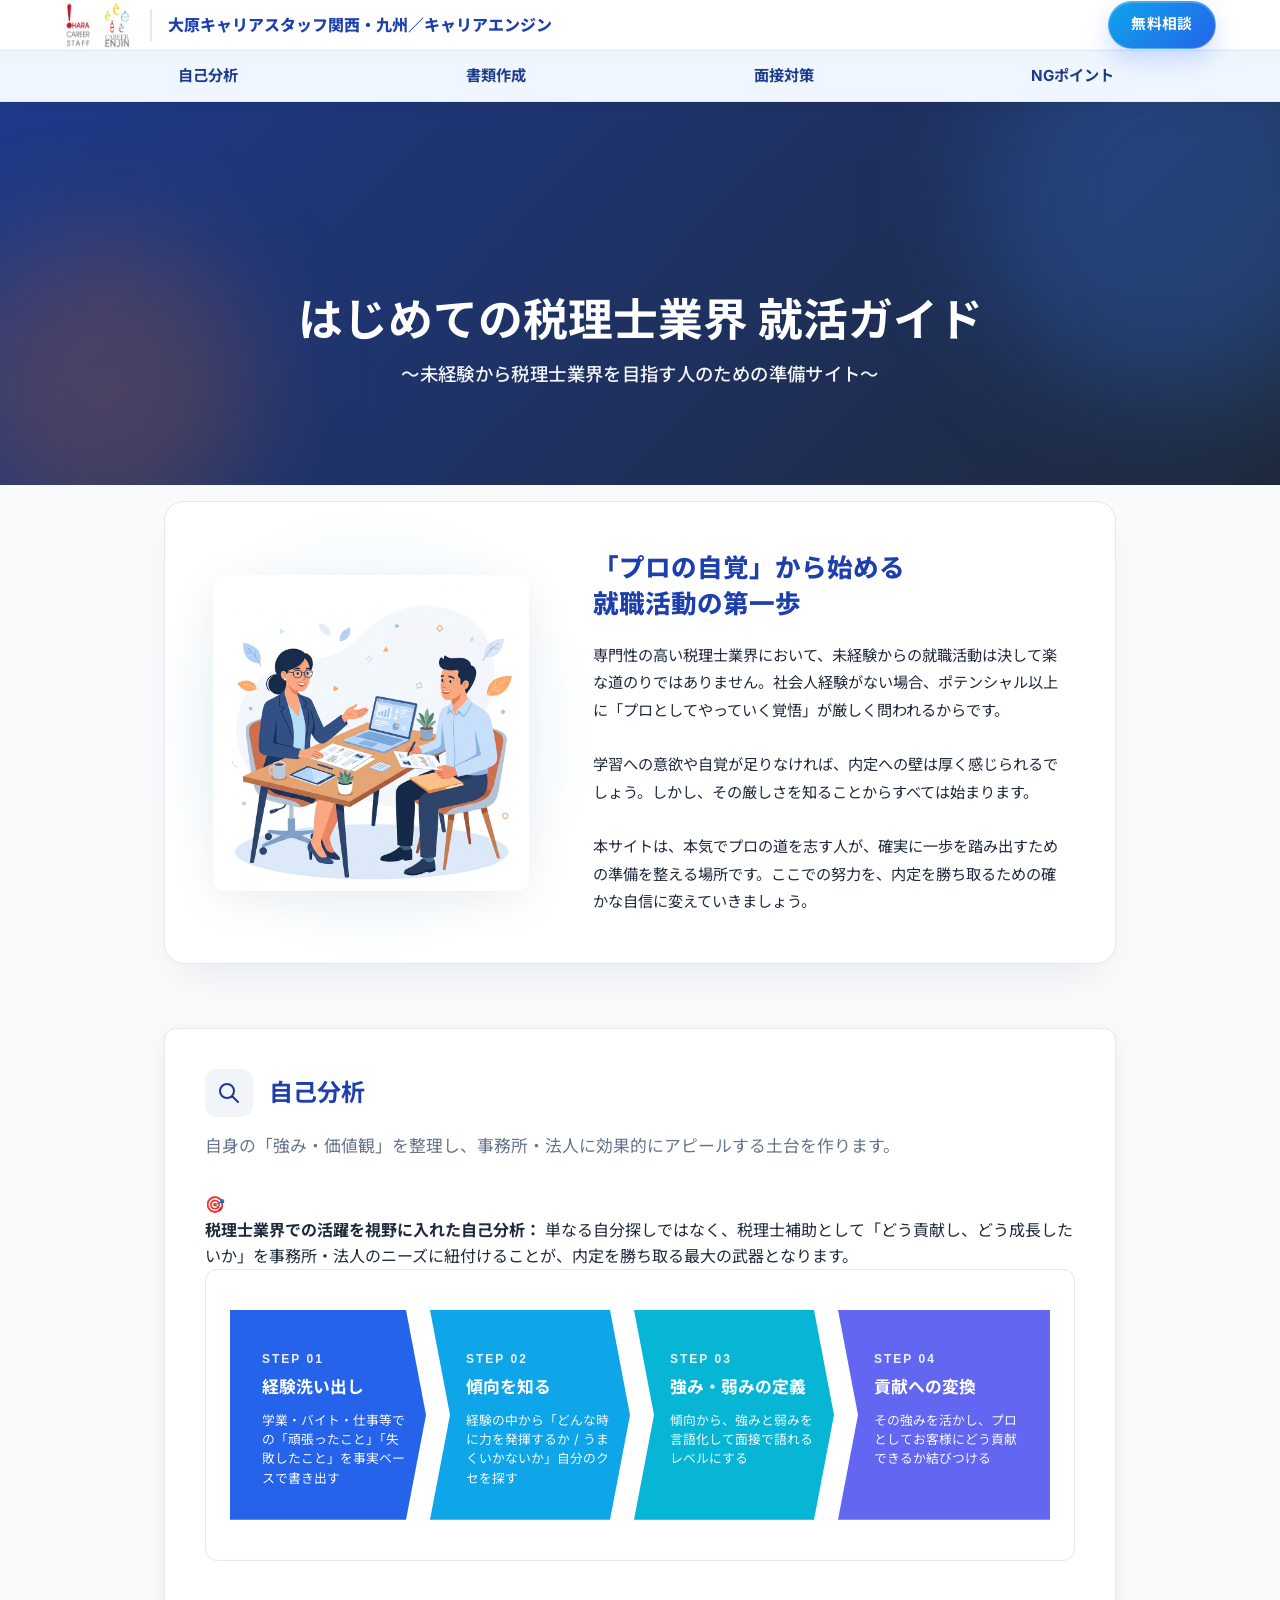
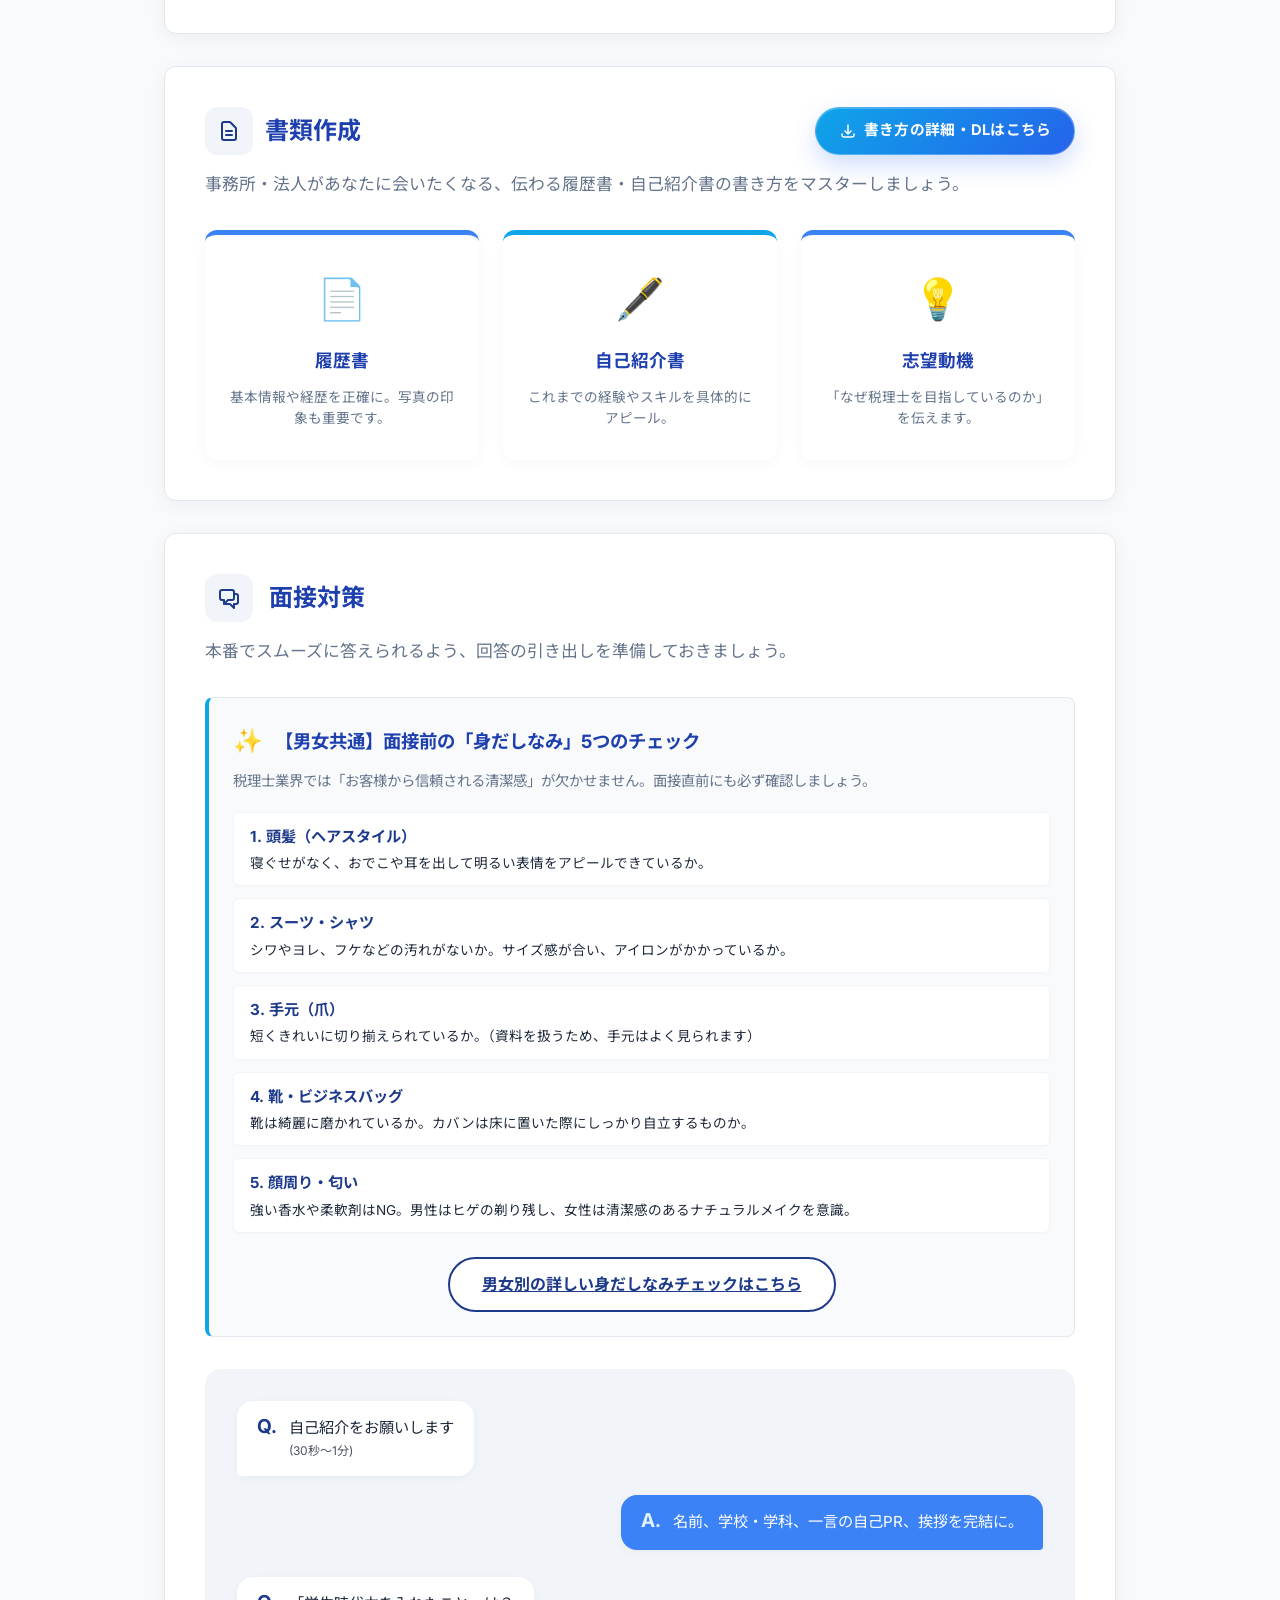
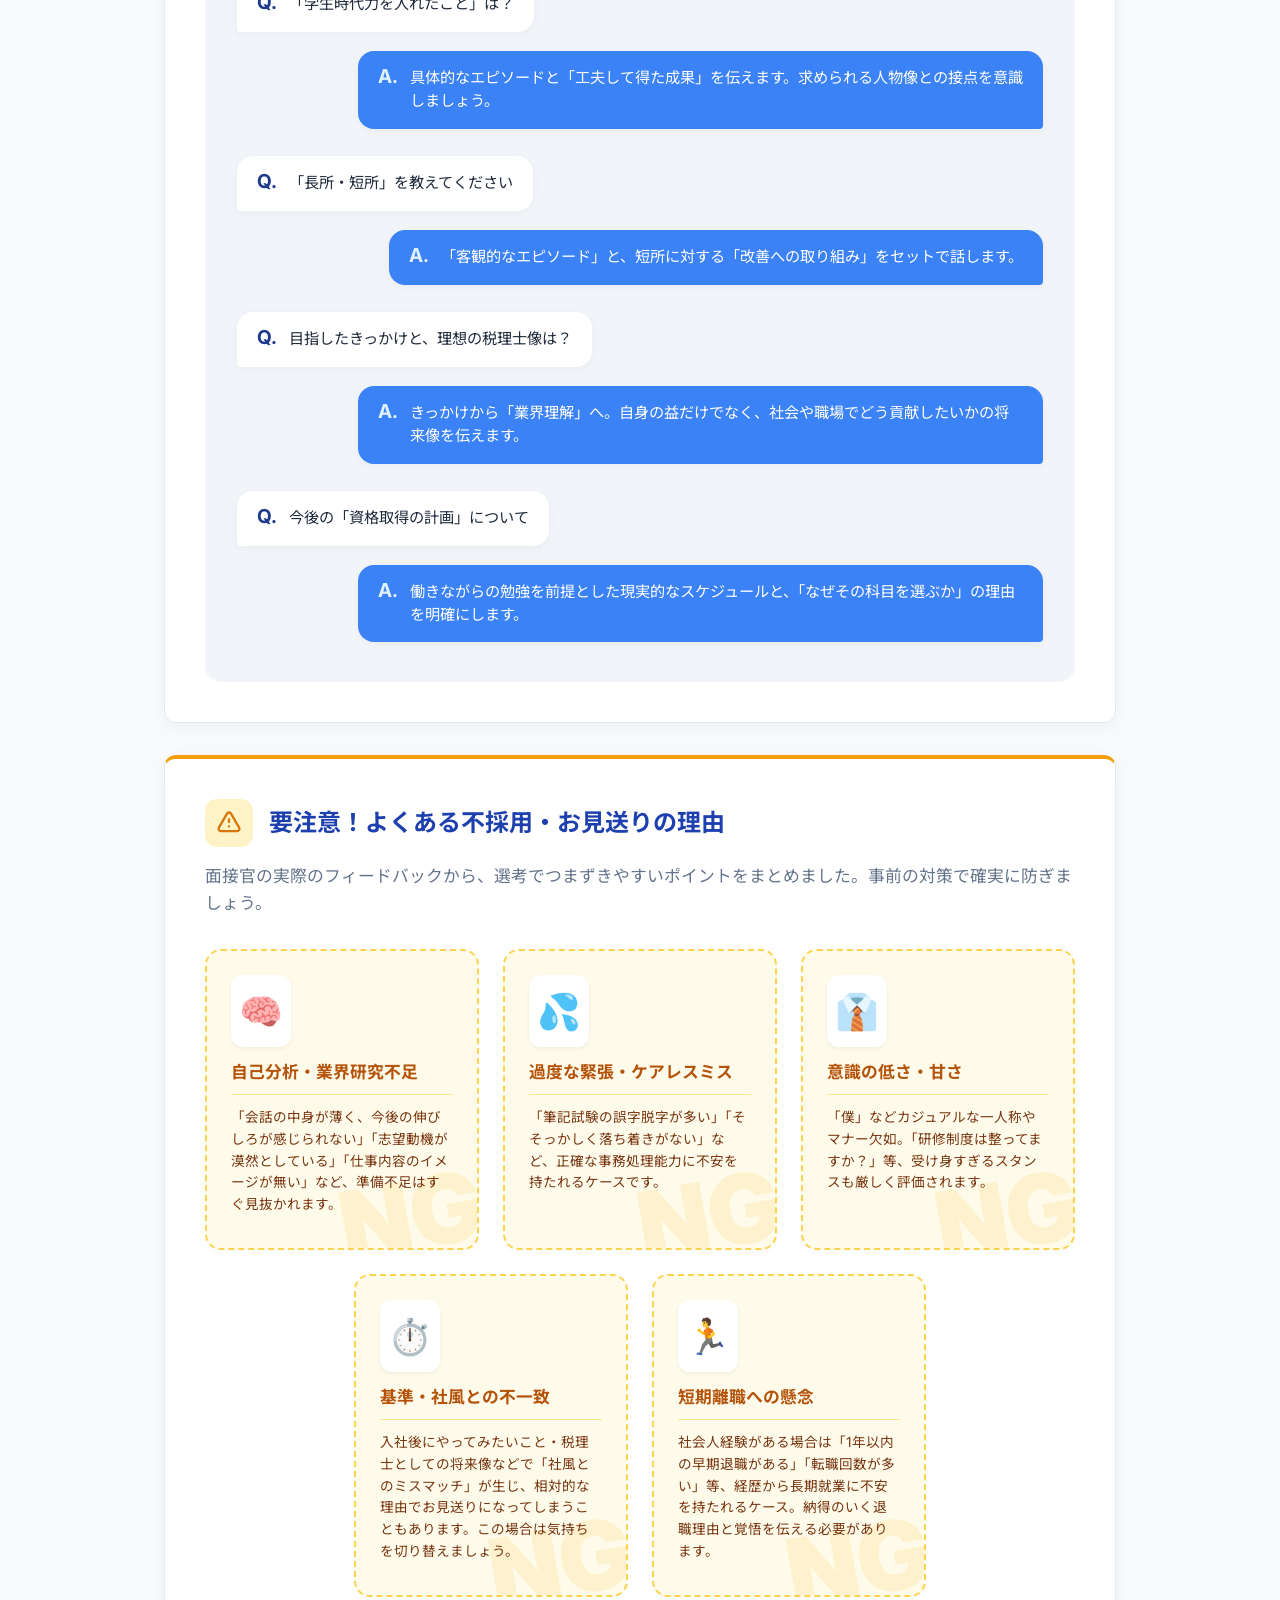
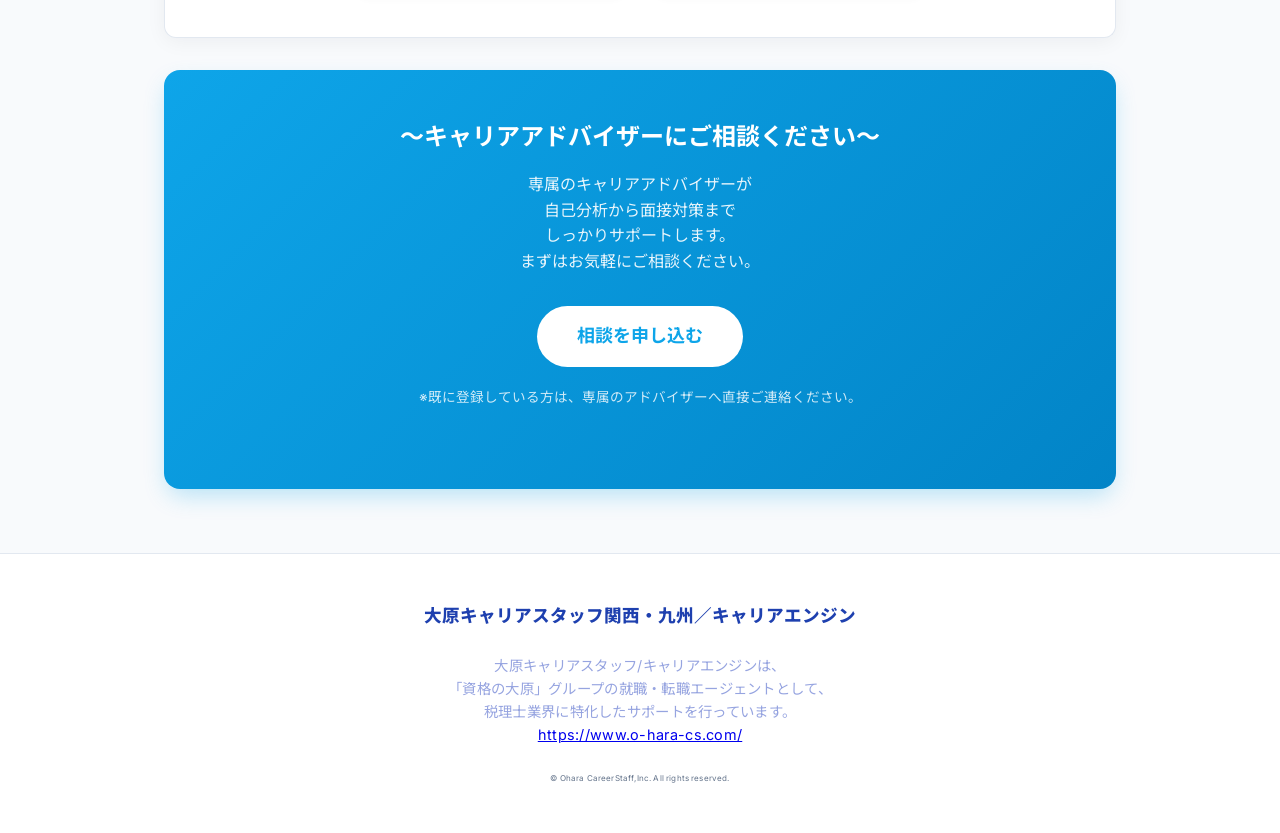
==== index.html @ c59ff9b9 "Update index.html" ====
<!DOCTYPE html>
<html lang="ja">

<head>
    <meta charset="UTF-8">
    <meta name="viewport" content="width=device-width, initial-scale=1.0">
    <title>就活準備まとめ | 大原キャリアスタッフ関西・九州／キャリアエンジン</title>
    <link rel="preconnect" href="https://fonts.googleapis.com">
    <link rel="preconnect" href="https://fonts.gstatic.com" crossorigin>
    <link
        href="https://fonts.googleapis.com/css2?family=Inter:wght@400;500;600;700&family=Noto+Sans+JP:wght@400;500;700&display=swap"
        rel="stylesheet">
    <link rel="stylesheet" href="styles.css">
</head>

<body>
    <nav class="navbar">
        <div class="nav-top">
            <div class="nav-container">
                <div class="nav-branding">
                    <a href="index.html" class="nav-logo">
                        <div class="nav-logos">
                            <img src="o-haracs.png" alt="大原キャリアスタッフ" class="header-logo">
                            <img src="career-enjin.png" alt="キャリアエンジン" class="header-logo">
                        </div>
                        <span class="nav-logo-text">大原キャリアスタッフ関西・九州／キャリアエンジン</span>
                    </a>
                </div>
                <div class="nav-actions">
                    <a href="https://www.o-hara-cs.com/system/contact/" class="nav-cta action-btn">無料相談</a>
                    <button class="nav-toggle" id="nav-toggle" aria-label="メニューを開く">
                        <span></span>
                        <span></span>
                        <span></span>
                    </button>
                </div>
            </div>
        </div>
        <div class="nav-main-bar">
            <div class="nav-container">
                <ul class="nav-links" id="nav-links">
                    <li><a href="#self-analysis">自己分析</a></li>
                    <li><a href="#document-prep">書類作成</a></li>
                    <li><a href="#interview-prep">面接対策</a></li>
                    <li><a href="#rejection-reasons">NGポイント</a></li>
                </ul>
            </div>
        </div>
        <div class="nav-overlay" id="nav-overlay"></div>
    </nav>

    <header class="hero">
        <div class="hero-content">
            <h1>はじめての税理士業界 就活ガイド</h1>
            <p class="hero-subtitle">～未経験から税理士業界を目指す人のための準備サイト～</p>
        </div>
        <div class="hero-bg-shapes">
            <div class="shape shape-1"></div>
            <div class="shape shape-2"></div>
        </div>
    </header>

    <main class="container">
        <!-- Site Introduction -->
        <section class="site-intro-section fade-in">
            <div class="site-intro-container">
                <div class="site-intro-illustration">
                    <img src="images/mentor_illustration.png" alt="Mentoring Illustration">
                    <div class="intro-deco-circle"></div>
                </div>
                <div class="site-intro-body">
                    <h2 class="site-intro-heading">「プロの自覚」から始める<br>就職活動の第一歩</h2>
                    <div class="site-intro-text">
                        専門性の高い税理士業界において、未経験からの就職活動は決して楽な道のりではありません。社会人経験がない場合、ポテンシャル以上に「プロとしてやっていく覚悟」が厳しく問われるからです。<br><br>
                        学習への意欲や自覚が足りなければ、内定への壁は厚く感じられるでしょう。しかし、その厳しさを知ることからすべては始まります。<br><br>
                        本サイトは、本気でプロの道を志す人が、確実に一歩を踏み出すための準備を整える場所です。ここでの努力を、内定を勝ち取るための確かな自信に変えていきましょう。
                    </div>
                </div>
            </div>
        </section>

        <!-- Self Analysis -->
        <section id="self-analysis" class="card fade-in">
            <div class="card-header">
                <div class="icon-wrapper">
                    <svg fill="none" stroke="currentColor" viewBox="0 0 24 24" xmlns="http://www.w3.org/2000/svg">
                        <path stroke-linecap="round" stroke-linejoin="round" stroke-width="2"
                            d="M21 21l-6-6m2-5a7 7 0 11-14 0 7 7 0 0114 0z"></path>
                    </svg>
                </div>
                <h2>自己分析</h2>
            </div>
            <p class="section-desc">自身の「強み・価値観」を整理し、事務所・法人に効果的にアピールする土台を作ります。</p>

            <div class="industry-appeal-box">
                <div class="appeal-icon-bg">🎯</div>
                <div class="appeal-content">
                    <strong>税理士業界での活躍を視野に入れた自己分析：</strong>
                    単なる自分探しではなく、税理士補助として「どう貢献し、どう成長したいか」を事務所・法人のニーズに紐付けることが、内定を勝ち取る最大の武器となります。
                </div>
            </div>

            <!-- Chevron Process Flow Diagram -->
            <div class="chevron-wrapper fade-in">

                <div class="chevron-container">

                    <div class="chev-step" style="background-color: #2563eb;">
                        <span class="chev-label">STEP 01</span>
                        <h4 class="chev-title">経験洗い出し</h4>
                        <p class="chev-desc">学業・バイト・仕事等での「頑張ったこと」「失敗したこと」を事実ベースで書き出す</p>
                    </div>

                    <div class="chev-step" style="background-color: #0ea5e9;">
                        <span class="chev-label">STEP 02</span>
                        <h4 class="chev-title">傾向を知る</h4>
                        <p class="chev-desc">経験の中から「どんな時に力を発揮するか / うまくいかないか」自分のクセを探す</p>
                    </div>

                    <div class="chev-step" style="background-color: #06b6d4;">
                        <span class="chev-label">STEP 03</span>
                        <h4 class="chev-title">強み・弱みの定義</h4>
                        <p class="chev-desc">傾向から、強みと弱みを言語化して面接で語れるレベルにする</p>
                    </div>

                    <div class="chev-step" style="background-color: #6366f1;">
                        <span class="chev-label">STEP 04</span>
                        <h4 class="chev-title">貢献への変換</h4>
                        <p class="chev-desc">その強みを活かし、プロとしてお客様にどう貢献できるか結びつける</p>
                    </div>

                </div>
            </div>
        </section>

        <!-- Document Preparation -->
        <section id="document-prep" class="card fade-in">
            <div class="card-header" style="justify-content: space-between; flex-wrap: wrap; gap: 1rem;">
                <div style="display: flex; align-items: center;">
                    <div class="icon-wrapper" style="margin-right: 0.75rem;">
                        <svg fill="none" stroke="currentColor" viewBox="0 0 24 24" xmlns="http://www.w3.org/2000/svg">
                            <path stroke-linecap="round" stroke-linejoin="round" stroke-width="2"
                                d="M9 12h6m-6 4h6m2 5H7a2 2 0 01-2-2V5a2 2 0 012-2h5.586a1 1 0 01.707.293l5.414 5.414a1 1 0 01.293.707V19a2 2 0 01-2 2z">
                            </path>
                        </svg>
                    </div>
                    <h2 style="margin: 0;">書類作成</h2>
                </div>
                <a href="self_introduction.html" class="action-btn">
                    <svg fill="none" stroke="currentColor" viewBox="0 0 24 24" xmlns="http://www.w3.org/2000/svg">
                        <path stroke-linecap="round" stroke-linejoin="round" stroke-width="2"
                            d="M4 16v1a3 3 0 003 3h10a3 3 0 003-3v-1m-4-4l-4 4m0 0l-4-4m4 4V4">
                        </path>
                    </svg>
                    書き方の詳細・DLはこちら
                </a>
            </div>
            <p class="section-desc">事務所・法人があなたに会いたくなる、伝わる履歴書・自己紹介書の書き方をマスターしましょう。</p>

            <div class="doc-cards-container mt-diagram">
                <div class="doc-card">
                    <div class="doc-icon">📄</div>
                    <h4>履歴書</h4>
                    <p>基本情報や経歴を正確に。写真の印象も重要です。</p>
                </div>
                <div class="doc-card highlight">
                    <div class="doc-icon">🖋️</div>
                    <h4>自己紹介書</h4>
                    <p>これまでの経験やスキルを具体的にアピール。</p>
                </div>
                <div class="doc-card">
                    <div class="doc-icon">💡</div>
                    <h4>志望動機</h4>
                    <p>「なぜ税理士を目指しているのか」を伝えます。</p>
                </div>
            </div>


        </section>


        <!-- Interview Preparation -->
        <section id="interview-prep" class="card fade-in">
            <div class="card-header">
                <div class="icon-wrapper">
                    <svg fill="none" stroke="currentColor" viewBox="0 0 24 24" xmlns="http://www.w3.org/2000/svg">
                        <path stroke-linecap="round" stroke-linejoin="round" stroke-width="2"
                            d="M17 8h2a2 2 0 012 2v6a2 2 0 01-2 2h-2v4l-4-4H9a1.994 1.994 0 01-1.414-.586m0 0L11 14h4a2 2 0 002-2V6a2 2 0 00-2-2H5a2 2 0 00-2 2v6a2 2 0 002 2h2v4l.586-.586z">
                        </path>
                    </svg>
                </div>
                <h2>面接対策</h2>
            </div>
            <p class="section-desc">本番でスムーズに答えられるよう、回答の引き出しを準備しておきましょう。</p>

            <!-- Grooming Box -->
            <div class="grooming-box fade-in">
                <div class="grooming-header">
                    <div class="grooming-icon">✨</div>
                    <h3>【男女共通】面接前の「身だしなみ」5つのチェック</h3>
                </div>
                <p class="grooming-desc">税理士業界では「お客様から信頼される清潔感」が欠かせません。面接直前にも必ず確認しましょう。</p>
                <ul class="grooming-list">
                    <li>
                        <strong>1. 頭髪（ヘアスタイル）</strong>
                        <span>寝ぐせがなく、おでこや耳を出して明るい表情をアピールできているか。</span>
                    </li>
                    <li>
                        <strong>2. スーツ・シャツ</strong>
                        <span>シワやヨレ、フケなどの汚れがないか。サイズ感が合い、アイロンがかかっているか。</span>
                    </li>
                    <li>
                        <strong>3. 手元（爪）</strong>
                        <span>短くきれいに切り揃えられているか。（資料を扱うため、手元はよく見られます）</span>
                    </li>
                    <li>
                        <strong>4. 靴・ビジネスバッグ</strong>
                        <span>靴は綺麗に磨かれているか。カバンは床に置いた際にしっかり自立するものか。</span>
                    </li>
                    <li>
                        <strong>5. 顔周り・匂い</strong>
                        <span>強い香水や柔軟剤はNG。男性はヒゲの剃り残し、女性は清潔感のあるナチュラルメイクを意識。</span>
                    </li>
                </ul>
                <div style="text-align: center; margin-top: 1.5rem;">
                    <a href="grooming.html" class="cta-button"
                        style="background: white; color: var(--primary); border: 2px solid var(--primary); display: inline-flex; font-size: 1rem; padding: 0.8rem 2rem;">
                        男女別の詳しい身だしなみチェックはこちら
                    </a>
                </div>
            </div>

            <div class="chat-diagram">
                <!-- Q1 -->
                <div class="chat-row">
                    <div class="chat-bubble q-bubble">
                        <span class="chat-label">Q.</span>
                        <div class="chat-text">自己紹介をお願いします <small>(30秒～1分)</small></div>
                    </div>
                </div>
                <div class="chat-row right">
                    <div class="chat-bubble a-bubble">
                        <span class="chat-label">A.</span>
                        <div class="chat-text">名前、学校・学科、一言の自己PR、挨拶を完結に。</div>
                    </div>
                </div>

                <!-- Q2 -->
                <div class="chat-row">
                    <div class="chat-bubble q-bubble">
                        <span class="chat-label">Q.</span>
                        <div class="chat-text">「学生時代力を入れたこと」は？</div>
                    </div>
                </div>
                <div class="chat-row right">
                    <div class="chat-bubble a-bubble">
                        <span class="chat-label">A.</span>
                        <div class="chat-text">具体的なエピソードと「工夫して得た成果」を伝えます。求められる人物像との接点を意識しましょう。</div>
                    </div>
                </div>

                <!-- Q3 -->
                <div class="chat-row">
                    <div class="chat-bubble q-bubble">
                        <span class="chat-label">Q.</span>
                        <div class="chat-text">「長所・短所」を教えてください</div>
                    </div>
                </div>
                <div class="chat-row right">
                    <div class="chat-bubble a-bubble">
                        <span class="chat-label">A.</span>
                        <div class="chat-text">「客観的なエピソード」と、短所に対する「改善への取り組み」をセットで話します。</div>
                    </div>
                </div>

                <!-- Q4 -->
                <div class="chat-row">
                    <div class="chat-bubble q-bubble">
                        <span class="chat-label">Q.</span>
                        <div class="chat-text">目指したきっかけと、理想の税理士像は？</div>
                    </div>
                </div>
                <div class="chat-row right">
                    <div class="chat-bubble a-bubble">
                        <span class="chat-label">A.</span>
                        <div class="chat-text">きっかけから「業界理解」へ。自身の益だけでなく、社会や職場でどう貢献したいかの将来像を伝えます。</div>
                    </div>
                </div>

                <!-- Q5 -->
                <div class="chat-row">
                    <div class="chat-bubble q-bubble">
                        <span class="chat-label">Q.</span>
                        <div class="chat-text">今後の「資格取得の計画」について</div>
                    </div>
                </div>
                <div class="chat-row right">
                    <div class="chat-bubble a-bubble">
                        <span class="chat-label">A.</span>
                        <div class="chat-text">働きながらの勉強を前提とした現実的なスケジュールと、「なぜその科目を選ぶか」の理由を明確にします。</div>
                    </div>
                </div>
            </div>
        </section>

        <!-- Reasons for Rejection -->
        <section id="rejection-reasons" class="card fade-in border-warning">
            <div class="card-header">
                <div class="icon-wrapper warning-icon">
                    <svg fill="none" stroke="currentColor" viewBox="0 0 24 24" xmlns="http://www.w3.org/2000/svg">
                        <path stroke-linecap="round" stroke-linejoin="round" stroke-width="2"
                            d="M12 9v2m0 4h.01m-6.938 4h13.856c1.54 0 2.502-1.667 1.732-3L13.732 4c-.77-1.333-2.694-1.333-3.464 0L3.34 16c-.77 1.333.192 3 1.732 3z">
                        </path>
                    </svg>
                </div>
                <h2>要注意！よくある不採用・お見送りの理由</h2>
            </div>
            <p class="section-desc">面接官の実際のフィードバックから、選考でつまずきやすいポイントをまとめました。事前の対策で確実に防ぎましょう。</p>

            <div class="ng-cards-container">
                <div class="ng-card">
                    <div class="ng-watermark">NG</div>
                    <div class="ng-icon">🧠</div>
                    <h4>自己分析・業界研究不足</h4>
                    <p>「会話の中身が薄く、今後の伸びしろが感じられない」「志望動機が漠然としている」「仕事内容のイメージが無い」など、準備不足はすぐ見抜かれます。</p>
                </div>

                <div class="ng-card">
                    <div class="ng-watermark">NG</div>
                    <div class="ng-icon">💦</div>
                    <h4>過度な緊張・ケアレスミス</h4>
                    <p>「筆記試験の誤字脱字が多い」「そそっかしく落ち着きがない」など、正確な事務処理能力に不安を持たれるケースです。</p>
                </div>

                <div class="ng-card">
                    <div class="ng-watermark">NG</div>
                    <div class="ng-icon">👔</div>
                    <h4>意識の低さ・甘さ</h4>
                    <p>「僕」などカジュアルな一人称やマナー欠如。「研修制度は整ってますか？」等、受け身すぎるスタンスも厳しく評価されます。</p>
                </div>

                <div class="ng-card">
                    <div class="ng-watermark">NG</div>
                    <div class="ng-icon">⏱️</div>
                    <h4>基準・社風との不一致</h4>
                    <p>入社後にやってみたいこと・税理士としての将来像などで「社風とのミスマッチ」が生じ、相対的な理由でお見送りになってしまうこともあります。この場合は気持ちを切り替えましょう。
                    </p>
                </div>

                <div class="ng-card">
                    <div class="ng-watermark">NG</div>
                    <div class="ng-icon">🏃</div>
                    <h4>短期離職への懸念</h4>
                    <p>社会人経験がある場合は「1年以内の早期退職がある」「転職回数が多い」等、経歴から長期就業に不安を持たれるケース。納得のいく退職理由と覚悟を伝える必要があります。</p>
                </div>
            </div>
        </section>

        <div class="cta-section fade-in">
            <div class="cta-content">
                <h3>～キャリアアドバイザーにご相談ください～</h3>
                <p>専属のキャリアアドバイザーが<br>自己分析から面接対策まで<br>しっかりサポートします。<br>まずはお気軽にご相談ください。</p>
                <div class="cta-button-group">
                    <a href="https://www.o-hara-cs.com/system/contact/" class="cta-button"
                        style="text-decoration: none; display: inline-block;">相談を申し込む</a>
                </div>
                <p style="font-size: 0.85rem; margin-top: 1.25rem; opacity: 0.8;">※既に登録している方は、専属のアドバイザーへ直接ご連絡ください。</p>
            </div>
        </div>
    </main>

    <footer class="site-footer">
        <div class="footer-content">
            <a href="index.html" class="footer-logo">大原キャリアスタッフ関西・九州／キャリアエンジン</a>
            <p class="message">大原キャリアスタッフ/キャリアエンジンは、<br>
                「資格の大原」グループの就職・転職エージェントとして、<br>
                税理士業界に特化したサポートを行っています。<br>
                <a href="https://www.o-hara-cs.com/">https://www.o-hara-cs.com/</a>
            </p>
            <br>
            <p class="copyright">&copy; Ohara CareerStaff,Inc. All rights reserved.</p>
        </div>
    </footer>

    <script>
        document.addEventListener('DOMContentLoaded', () => {
            // Navigation Toggle Logic
            const navToggle = document.getElementById('nav-toggle');
            const navLinks = document.getElementById('nav-links');
            const navOverlay = document.getElementById('nav-overlay');

            const toggleMenu = () => {
                navToggle.classList.toggle('active');
                navLinks.classList.toggle('active');
                navOverlay.classList.toggle('active');
                document.body.style.overflow = navLinks.classList.contains('active') ? 'hidden' : '';
            };

            if (navToggle) {
                navToggle.addEventListener('click', toggleMenu);
                navOverlay.addEventListener('click', toggleMenu);

                document.querySelectorAll('.nav-links a').forEach(link => {
                    link.addEventListener('click', () => {
                        if (navLinks.classList.contains('active')) {
                            toggleMenu();
                        }
                    });
                });
            }

            // Simple Intersection Observer for scroll fade-in animations
            const observerOptions = {
                root: null,
                rootMargin: '0px',
                threshold: 0.1
            };

            const observer = new IntersectionObserver((entries, observer) => {
                entries.forEach(entry => {
                    if (entry.isIntersecting) {
                        entry.target.classList.add('visible');
                        observer.unobserve(entry.target);
                    }
                });
            }, observerOptions);

            document.querySelectorAll('.fade-in').forEach(element => {
                observer.observe(element);
            });
        });

        // Grooming Tab Switcher
        function showGrooming(gender) {
            // Update tabs
            const buttons = document.querySelectorAll('.tab-btn');
            buttons.forEach(btn => {
                btn.classList.toggle('active', btn.textContent.includes(gender === 'male' ? '男性' : '女性'));
            });

            // Update content
            const maleContent = document.getElementById('male-grooming');
            const femaleContent = document.getElementById('female-grooming');

            if (gender === 'male') {
                maleContent.classList.add('active');
                femaleContent.classList.remove('active');
            } else {
                maleContent.classList.remove('active');
                femaleContent.classList.add('active');
            }
        }
    </script>
</body>

</html>
---- styles.css ----
:root {
    --primary: #1e3a8a;
    /* Deep Blue */
    --primary-light: #3b82f6;
    --primary-dark: #1e40af;
    --secondary: #f1f5f9;
    --text-main: #1e293b;
    --text-muted: #64748b;
    --bg-color: #f8fafc;
    --card-bg: #ffffff;
    --accent: #0ea5e9;
    /* Sky Blue */
    --accent-hover: #0284c7;
    --nav-height: 70px;
    --nav-bg: rgba(255, 255, 255, 0.9);
}

html {
    scroll-behavior: smooth;
    scroll-padding-top: 140px;
}

* {
    /* margin: 0; */
    margin: 0;
    padding: 0;
    box-sizing: border-box;
}

body {
    font-family: 'Inter', 'Noto Sans JP', sans-serif;
    background-color: var(--bg-color);
    color: var(--text-main);
    line-height: 1.6;
    overflow-x: hidden;
}

/* Navigation */
.navbar {
    position: sticky;
    top: 0;
    width: 100%;
    z-index: 1000;
    background: white;
    box-shadow: 0 4px 12px rgba(0, 0, 0, 0.05);
}

.nav-top {
    background: var(--nav-bg);
    backdrop-filter: blur(12px);
    -webkit-backdrop-filter: blur(12px);
    border-bottom: 1px solid rgba(226, 232, 240, 0.4);
    height: 50px;
}

.nav-container {
    max-width: 1200px;
    width: 100%;
    margin: 0 auto;
    padding: 0 1.5rem;
    height: 50px;
    display: flex;
    justify-content: space-between;
    align-items: center;
}

.nav-actions {
    display: flex;
    align-items: center;
    gap: 0.75rem;
    margin-left: auto;
    flex-shrink: 0;
}

.nav-main-bar {
    background: #eff6ff;
    border-top: 1px solid #dbeafe;
    border-bottom: 1px solid #dbeafe;
}

.nav-branding {
    display: flex;
    align-items: center;
    flex: 0 1 auto;
}

.nav-cta {
    margin-left: auto;
    /* font-size: 0.8rem; */
}

.nav-logo {
    display: flex;
    align-items: center;
    gap: 1.25rem;
    font-size: 1rem;
    font-weight: 800;
    color: var(--primary-dark);
    text-decoration: none;
    letter-spacing: 0em;
    line-height: 2;
}

.nav-logo-text {
    border-left: 2px solid #e2e8f0;
    padding-left: 1rem;
}

@media (max-width: 480px) {
    .nav-logo {
        font-size: 0.75rem;
        white-space: normal;
        line-height: 1.2;
    }
}

.nav-links {
    display: flex;
    justify-content: space-between;
    /* これが「均等配置」のキモです */
    width: 100%;
    /* 親要素の幅いっぱいに広げます */
    padding: 0;
    /* 余計な余白があればリセット */
    list-style: none;
    align-items: center;
}

.nav-links li {
    flex: 1;
    /* 各項目が同じ幅を分け合います */
    text-align: center;
    /* 文字を各エリアの真ん中に寄せます */
}

.nav-links a {
    text-decoration: none;
    color: #1e3a8a;
    font-size: 0.95rem;
    font-weight: 700;
    padding: 0.8rem 0.5rem;
    transition: all 0.2s;
    opacity: 1;
    display: block;
}

.nav-links a:hover {
    color: #0ea5e9;
    background: rgba(14, 165, 233, 0.08);
    border-radius: 9999px;
}

.nav-cta {
    margin-left: auto;
}

.nav-cta:hover {
    background: var(--accent-hover);
    transform: translateY(-1px);
    box-shadow: 0 6px 15px rgba(14, 165, 233, 0.3);
}

.nav-logos {
    display: flex;
    align-items: center;
    gap: 0.75rem;
}

.header-logo {
    height: 48px;
    width: auto;
    object-fit: contain;
}

@media (max-width: 900px) {
    .nav-branding {
        padding: 8px 0;
    }

    .nav-logo {
        flex-direction: column;
        align-items: flex-start;
        gap: 0.5rem;
        font-size: 0.9rem;
    }

    .nav-logo-text {
        border-left: none;
        padding-left: 0;
        line-height: 1.3;
    }

    .header-logo {
        height: 32px;
    }

    .nav-links {
        gap: 1.5rem;
        justify-content: flex-start;
        overflow-x: auto;
        white-space: nowrap;
        padding: 0 1rem;
        -webkit-overflow-scrolling: touch;
        scrollbar-width: none;
    }

    .nav-links::-webkit-scrollbar {
        display: none;
    }

    .nav-links a {
        font-size: 0.85rem;
        padding: 0.5rem 0;
    }
}

/* Mobile Toggle */
.nav-toggle {
    display: none;
    background: none;
    border: none;
    cursor: pointer;
    padding: 0.5rem;
    z-index: 1100;
}

.nav-toggle span {
    display: block;
    width: 24px;
    height: 2px;
    background-color: var(--primary-dark);
    margin: 5px 0;
    transition: all 0.3s ease;
}

.nav-toggle.active span:nth-child(1) {
    transform: translateY(7px) rotate(45deg);
}

.nav-toggle.active span:nth-child(2) {
    opacity: 0;
}

.nav-toggle.active span:nth-child(3) {
    transform: translateY(-7px) rotate(-45deg);
}

@media (max-width: 900px) {
    .nav-toggle {
        display: none;
        /* Hide toggle since nav is persistent */
    }

    .nav-links {
        /* Reset drawer styles to allow horizontal bar */
        position: static;
        width: 100%;
        max-width: none;
        height: auto;
        background: transparent;
        flex-direction: row;
        box-shadow: none;
        padding: 0;
        gap: 1.5rem;
        opacity: 1;
        transform: none;
        transition: none;
    }

    .nav-links li {
        width: auto;
        margin: 0;
        opacity: 1;
        transform: none;
    }
}

.site-intro-label {
    display: inline-block;
    background: #eff6ff;
    color: #1e3a8a;
    /* 変数を使わずに直接色を入れてみて動くか試す */
    padding: 0.5rem 1.25rem;
    border-radius: 999px;
    /* ここに閉じカッコ } があるか確認！ */
}

/* Staggered animation for links */
.nav-links.active li:nth-child(1) {
    transition-delay: 0.1s;
}

.nav-links.active li:nth-child(2) {
    transition-delay: 0.15s;
}

.nav-links.active li:nth-child(3) {
    transition-delay: 0.2s;
}

.nav-links.active li:nth-child(4) {
    transition-delay: 0.25s;
}

.nav-links.active li:nth-child(5) {
    transition-delay: 0.3s;
}

/* .nav-links a {
    font-size: 1.1rem;
    display: block;
    padding: 0.5rem;
} */

/* .nav-cta {
    display: inline-block;
    margin-top: 1rem;
} */

.nav-overlay {
    position: fixed;
    top: 0;
    left: 0;
    width: 100%;
    height: 100vh;
    background: rgba(15, 23, 42, 0.5);
    backdrop-filter: blur(4px);
    opacity: 0;
    visibility: hidden;
    transition: all 0.3s ease;
    z-index: 1040;
}

.nav-overlay.active {
    opacity: 1;
    visibility: visible;
}

/* Hero Section */
.hero {
    position: relative;
    background: linear-gradient(135deg, var(--primary) 0%, #1e293b 100%);
    color: white;
    padding: 8rem 2rem 6rem;
    /* Increased significantly to 18rem to fully clear header */
    text-align: center;
    overflow: hidden;

}

.hero-content {
    position: relative;
    z-index: 2;
    max-width: 800px;
    margin: 0 auto;
    text-align: center;
    padding-top: 4rem;
}

.badge {
    display: inline-block;
    background: rgba(255, 255, 255, 0.15);
    backdrop-filter: blur(10px);
    padding: 0.5rem 1rem;
    border-radius: 9999px;
    font-size: 0.875rem;
    font-weight: 600;
    margin-bottom: 1.5rem;
    letter-spacing: 0.05em;
    border: 1px solid rgba(255, 255, 255, 0.2);
}

.hero h1 {
    font-size: 2.8rem;
    font-weight: 700;
    margin-bottom: 0.75rem;
    line-height: 1.2;
}

.hero-subtitle {
    font-size: 1.15rem;
    font-weight: 500;
    opacity: 0.95;
    max-width: 800px;
    margin: 0 auto;
    letter-spacing: 0.02em;
}

.site-intro-section {
    background: var(--card-bg);
    border-radius: 20px;
    padding: 3rem 3rem;
    margin-bottom: 4rem;
    margin-top: 4rem;
    box-shadow: 0 20px 40px -15px rgba(15, 23, 42, 0.08);
    border: 1px solid #e2e8f0;
    text-align: left;
    position: relative;
    overflow: hidden;
}

.site-intro-header {
    margin-bottom: 2.5rem;
}

.site-intro-label {
    display: inline-block;
    background: #eff6ff;
    color: var(--primary-dark);
    padding: 0.5rem 1.25rem;
    border-radius: 9999px;
    font-size: 0.8rem;
    font-weight: 700;
    text-transform: uppercase;
    letter-spacing: 0.15em;
    border: 1px solid #dbeafe;
}

.site-intro-container {
    display: flex;
    align-items: center;
    gap: 4rem;
}

.site-intro-illustration {
    flex: 1;
    position: relative;
    display: flex;
    justify-content: center;
    align-items: center;
}

.site-intro-illustration img {
    max-width: 100%;
    height: auto;
    position: relative;
    z-index: 2;
    filter: drop-shadow(0 10px 20px rgba(0, 0, 0, 0.05));
    border-radius: 12px;
}

.intro-deco-circle {
    position: absolute;
    width: 100%;
    height: 100%;
    background: radial-gradient(circle, rgba(14, 165, 233, 0.12) 0%, rgba(14, 165, 233, 0) 70%);
    border-radius: 50%;
    z-index: 1;
    transform: scale(1.5);
}

.site-intro-body {
    flex: 1.5;
}

.site-intro-heading {
    font-size: 1.6rem;
    font-weight: 800;
    color: var(--primary-dark);
    margin-bottom: 1.25rem;
    line-height: 1.4;
}

.site-intro-text {
    font-size: 0.95rem;
    line-height: 1.8;
    color: var(--text-main);
}

.hero-bg-shapes .shape {
    position: absolute;
    border-radius: 50%;
    filter: blur(60px);
    z-index: 1;
}

.shape-1 {
    background: rgba(59, 130, 246, 0.25);
    /* Chart Blue */
    width: 400px;
    height: 400px;
    top: -100px;
    right: -100px;
}

.shape-2 {
    background: rgba(249, 115, 22, 0.2);
    /* Chart Orange */
    width: 300px;
    height: 300px;
    bottom: -50px;
    left: -50px;
}

/* Container */
.container {
    max-width: 1000px;
    /* Widened slightly for balance */
    margin: -3rem auto 4rem;
    /* Reduced overlap to -3rem to clear hero text */
    padding: 0 1.5rem;
    position: relative;
    z-index: 10;
}

/* Cards */
.card {
    background: var(--card-bg);
    border-radius: 12px;
    padding: 2.5rem;
    margin-bottom: 2rem;
    box-shadow: 0 4px 20px rgba(15, 23, 42, 0.05);
    border: 1px solid #e2e8f0;
    transition: transform 0.3s ease, box-shadow 0.3s ease;
}

.card:hover {
    transform: translateY(-5px);
    box-shadow: 0 20px 25px -5px rgba(0, 0, 0, 0.1), 0 10px 10px -5px rgba(0, 0, 0, 0.04);
}

.card-header {
    display: flex;
    align-items: center;
    margin-bottom: 1rem;
}

.icon-wrapper {
    background: var(--secondary);
    width: 48px;
    height: 48px;
    border-radius: 12px;
    display: flex;
    align-items: center;
    justify-content: center;
    margin-right: 1rem;
    color: var(--primary);
}

.icon-wrapper svg {
    width: 24px;
    height: 24px;
}

.card h2 {
    font-size: 1.5rem;
    font-weight: 700;
    color: var(--primary-dark);
}

.section-desc {
    color: var(--text-muted);
    margin-bottom: 2rem;
    font-size: 1.05rem;
}

/* Steps (Self Analysis) */
.steps {
    display: flex;
    flex-direction: column;
    gap: 1.5rem;
}

.step {
    padding-left: 1.5rem;
    border-left: 3px solid var(--primary-light);
}

.step h3 {
    font-size: 1.125rem;
    color: var(--text-main);
    margin-bottom: 0.5rem;
}

/* Process Flow Diagram (Infographic Style) */
/* Chevron Process Flow Diagram */
.chevron-wrapper {
    background: #ffffff;
    border: 1px solid #e2e8f0;
    border-radius: 12px;
    padding: 2.5rem 1.5rem;
    margin-bottom: 2rem;
    text-align: center;
}

.diagram-title {
    font-size: 1.1rem;
    color: var(--text-main);
    margin-bottom: 2rem;
    font-weight: 700;
}

.chevron-container {
    display: flex;
    max-width: 900px;
    margin: 0 auto;
    gap: 4px;
    /* White gap between steps */
}

.chev-step {
    flex: 1;
    display: flex;
    flex-direction: column;
    justify-content: flex-start;
    padding: 2.5rem 1.25rem 2rem 2.25rem;
    color: white;
    text-align: left;
    clip-path: polygon(calc(100% - 20px) 0, 100% 50%, calc(100% - 20px) 100%, 0 100%, 20px 50%, 0 0);
    min-height: 180px;
}

.chev-step:first-child {
    clip-path: polygon(calc(100% - 20px) 0, 100% 50%, calc(100% - 20px) 100%, 0 100%, 0 0);
    padding-left: 2rem;
}

.chev-step:last-child {
    clip-path: polygon(100% 0, 100% 50%, 100% 100%, 0 100%, 20px 50%, 0 0);
    padding-right: 2rem;
}

.chev-label {
    font-size: 0.75rem;
    font-weight: 700;
    letter-spacing: 2px;
    opacity: 0.9;
    margin-bottom: 8px;
    text-transform: uppercase;
    font-family: Arial, sans-serif;
}

.chev-title {
    font-size: 1.05rem;
    font-weight: 700;
    margin-bottom: 12px;
    line-height: 1.3;
}

.chev-desc {
    font-size: 0.8rem;
    line-height: 1.5;
    opacity: 0.95;
}

/* Future Vision Card */
.future-vision-card {
    background: #f8fafc;
    border-left: 4px solid var(--primary);
    border-radius: 8px;
    padding: 1.5rem;
    box-shadow: 0 2px 4px rgba(0, 0, 0, 0.05);
    margin-top: 0.5rem;
}

.future-header h4 {
    color: var(--primary-dark);
    font-size: 1rem;
    font-weight: 700;
    margin-bottom: 0.75rem;
}

.future-body p {
    font-size: 0.95rem;
    color: var(--text-main);
    margin-bottom: 0;
}

.mt-diagram {
    margin-top: 2rem;
}

/* Document Cards Diagram */
.doc-cards-container {
    display: grid;
    grid-template-columns: repeat(3, 1fr);
    gap: 1.5rem;
}

.doc-card {
    background: white;
    border-top: 5px solid var(--primary-light);
    border-radius: 12px;
    padding: 2rem 1.5rem;
    text-align: center;
    box-shadow: 0 4px 15px rgba(0, 0, 0, 0.03);
    transition: transform 0.3s ease;
}

.doc-card.highlight {
    border-top-color: var(--accent);

}

.doc-card:hover {
    transform: translateY(-5px);
}

.doc-icon {
    font-size: 2.5rem;
    margin-bottom: 1rem;
}

.doc-card h4 {
    font-size: 1.1rem;
    color: var(--primary-dark);
    margin-bottom: 0.75rem;
}

.doc-card p {
    font-size: 0.85rem;
    color: var(--text-muted);
    line-height: 1.5;
}

.doc-sublist {
    list-style: none;
    text-align: left;
    font-size: 0.8rem;
    color: var(--text-main);
    padding: 0;
}

.doc-sublist li {
    margin-bottom: 6px;
    position: relative;
    padding-left: 14px;
}

.doc-sublist li::before {
    content: "•";
    color: var(--accent);
    position: absolute;
    left: 0;
    font-weight: bold;
}

/* Grooming Checklist Box */
.grooming-box {
    background: #f8fafc;
    border: 1px solid #e2e8f0;
    border-left: 4px solid var(--accent);
    border-radius: 8px;
    padding: 1.5rem;
    margin-bottom: 2rem;
}

.grooming-header {
    display: flex;
    align-items: center;
    gap: 0.75rem;
    margin-bottom: 0.5rem;
}

.grooming-icon {
    font-size: 1.5rem;
}

.grooming-header h3 {
    font-size: 1.15rem;
    font-weight: 700;
    color: var(--primary-dark);
    margin: 0;
}

.grooming-desc {
    font-size: 0.9rem;
    color: var(--text-muted);
    margin-bottom: 1.25rem;
}

.grooming-list {
    list-style: none;
    padding: 0;
    margin: 0;
    display: flex;
    flex-direction: column;
    gap: 0.75rem;
}

.grooming-list li {
    display: flex;
    flex-direction: column;
    background: white;
    padding: 0.75rem 1rem;
    border-radius: 6px;
    border: 1px solid #f1f5f9;
    box-shadow: 0 1px 3px rgba(0, 0, 0, 0.02);
}

.grooming-list li strong {
    color: var(--primary);
    font-size: 0.95rem;
    margin-bottom: 0.25rem;
}

.grooming-list li span {
    font-size: 0.85rem;
    color: var(--text-main);
    line-height: 1.5;
}

/* Grooming Diagram Layout (For grooming.html) */
.grooming-diagram-container {
    position: relative;
    max-width: 900px;
    margin: 0 auto 3rem;
    display: flex;
    justify-content: center;
    background: #f8fafc;
    border-radius: 16px;
    padding: 3rem 0;
    min-height: 680px;
    border: 1px solid #e2e8f0;
    overflow: hidden;
}

.grooming-diagram-image {
    position: relative;
    z-index: 1;
    width: 250px;
    display: flex;
    justify-content: center;
    align-items: center;
}

.grooming-diagram-image img {
    max-width: 100%;
    height: auto;
    filter: drop-shadow(0 10px 15px rgba(0, 0, 0, 0.05));
}

.diagram-point {
    position: absolute;
    width: 280px;
    background: white;
    padding: 1.25rem;
    border-radius: 12px;
    box-shadow: 0 4px 20px rgba(0, 0, 0, 0.08);
    z-index: 2;
    border-top: 4px solid;
    transition: transform 0.2s;
}

.diagram-point:hover {
    transform: translateY(-2px);
    z-index: 3;
}

.male-point {
    border-top-color: #3b82f6;
}

.female-point {
    border-top-color: #ec4899;
}

.diagram-point h4 {
    font-size: 1.05rem;
    margin-bottom: 0.5rem;
    font-weight: 700;
}

.male-point h4 {
    color: #1e40af;
}

.female-point h4 {
    color: #be185d;
}

.diagram-point p {
    font-size: 0.85rem;
    line-height: 1.6;
    color: var(--text-main);
    margin: 0;
}

/* Connecting Dashed Lines */
.diagram-point::before {
    content: '';
    position: absolute;
    width: 60px;
    height: 0;
    border-top: 2px dashed #cbd5e1;
    top: 25px;
}

.point-left::before {
    right: -60px;
}

.point-right::before {
    left: -60px;
}

.diagram-point::after {
    content: '';
    position: absolute;
    width: 8px;
    height: 8px;
    border-radius: 50%;
    background: #cbd5e1;
    top: 21px;
}

.point-left::after {
    right: -60px;
}

.point-right::after {
    left: -60px;
}

/* Specific Positions */
/* Male */
.m-hair {
    top: 5%;
    left: 2%;
}

.m-face {
    top: 18%;
    right: 2%;
}

.m-suit {
    top: 38%;
    left: 2%;
}

.m-shirt {
    top: 55%;
    right: 2%;
}

.m-shoes {
    bottom: 5%;
    left: 2%;
}

/* Female */
.f-hair {
    top: 5%;
    left: 2%;
}

.f-makeup {
    top: 18%;
    right: 2%;
}

.f-suit {
    top: 38%;
    left: 2%;
}

.f-hands {
    top: 55%;
    right: 2%;
}

.f-shoes {
    bottom: 5%;
    left: 2%;
}

/* Mobile fallback */
@media (max-width: 850px) {
    .grooming-diagram-container {
        flex-direction: column;
        align-items: center;
        padding: 2rem 1.5rem;
        min-height: auto;
    }

    .grooming-diagram-image {
        width: 200px;
        margin-bottom: 2rem;
    }

    .diagram-point {
        position: static;
        width: 100%;
        margin-bottom: 1rem;
    }

    .diagram-point::before,
    .diagram-point::after {
        display: none;
    }
}

/* Interview Chat Diagram */
.chat-diagram {
    display: flex;
    flex-direction: column;
    gap: 1.2rem;
    background: #f1f5f9;
    padding: 2rem;
    border-radius: 16px;
}

.chat-row {
    display: flex;
    width: 100%;
}

.chat-row.right {
    justify-content: flex-end;
    margin-bottom: 0.5rem;
}

.chat-bubble {
    max-width: 85%;
    padding: 1rem 1.25rem;
    border-radius: 16px;
    display: flex;
    align-items: flex-start;
    box-shadow: 0 2px 8px rgba(0, 0, 0, 0.04);
}

.q-bubble {
    background: white;
    border-bottom-left-radius: 4px;
}

.a-bubble {
    background: var(--primary-light);
    color: white;
    border-bottom-right-radius: 4px;
}

.chat-label {
    font-weight: 700;
    margin-right: 0.75rem;
    font-size: 1.2rem;
    line-height: 1;
}

.q-bubble .chat-label {
    color: var(--primary);
}

.a-bubble .chat-label {
    color: #e0f2fe;
}

.chat-text {
    font-size: 0.95rem;
    line-height: 1.5;
}

.chat-text small {
    opacity: 0.8;
    font-size: 0.75rem;
    display: block;
    margin-top: 2px;
}

/* Rejection List (Failure reasons) */
.border-warning {
    border-top: 4px solid #f59e0b;
}

.warning-icon {
    background: #fef3c7;
    color: #d97706;
}

.warning-icon svg {
    width: 28px;
    height: 28px;
}

.ng-cards-container {
    display: flex;
    flex-wrap: wrap;
    justify-content: center;
    gap: 1.5rem;
    margin-top: 1.5rem;
}

.ng-card {
    background: #fffbeb;
    border: 2px dashed #fcd34d;
    border-radius: 16px;
    padding: 1.5rem 1.5rem 2rem;
    width: calc(33.333% - 1rem);
    min-width: 250px;
    position: relative;
    overflow: hidden;
    box-shadow: 0 4px 6px rgba(0, 0, 0, 0.02);
    transition: transform 0.3s;
    text-align: left;
}

.ng-card:hover {
    transform: scale(1.03);
    box-shadow: 0 8px 15px rgba(245, 158, 11, 0.1);
}

.ng-watermark {
    position: absolute;
    bottom: -15px;
    right: -5px;
    font-size: 6rem;
    font-weight: 900;
    color: rgba(251, 191, 36, 0.15);
    transform: rotate(-10deg);
    pointer-events: none;
    line-height: 1;
}

.ng-icon {
    font-size: 2.2rem;
    margin-bottom: 0.75rem;
    display: inline-block;
    background: white;
    padding: 0.5rem;
    border-radius: 12px;
    box-shadow: 0 2px 4px rgba(0, 0, 0, 0.05);
}

.ng-card h4 {
    color: #b45309;
    font-size: 1.05rem;
    margin-bottom: 0.75rem;
    border-bottom: 1px solid #fde68a;
    padding-bottom: 0.5rem;
    font-weight: 700;
}

.ng-card p {
    font-size: 0.85rem;
    color: #78350f;
    line-height: 1.6;
    position: relative;
    z-index: 2;
}

/* CTA Section */
.cta-section {
    background: linear-gradient(135deg, var(--accent) 0%, #0284c7 100%);
    color: white;
    border-radius: 16px;
    padding: 3rem 2rem;
    text-align: center;
    box-shadow: 0 10px 25px -5px rgba(14, 165, 233, 0.3);
}

.cta-content h3 {
    font-size: 1.5rem;
    margin-bottom: 1rem;
}

.cta-content p {
    margin-bottom: 2rem;
    opacity: 0.9;
    max-width: 600px;
    margin-left: auto;
    margin-right: auto;
}

.cta-button-group {
    display: flex;
    flex-wrap: wrap;
    justify-content: center;
    gap: 1.25rem;
    margin-top: 0.5rem;
}

.cta-button {
    background: white;
    color: var(--accent);
    border: none;
    padding: 1rem 2.5rem;
    font-size: 1.125rem;
    font-weight: 700;
    border-radius: 9999px;
    cursor: pointer;
    transition: transform 0.2s, box-shadow 0.2s;
    font-family: inherit;
}

.cta-button:hover {
    transform: translateY(-3px);
    box-shadow: 0 8px 20px rgba(0, 0, 0, 0.2);
}

.cta-button-subtle {
    background: transparent;
    color: white;
    border: 1px solid rgba(255, 255, 255, 0.5);
    padding: 0.85rem 2rem;
    font-size: 1rem;
    font-weight: 500;
    border-radius: 9999px;
    cursor: pointer;
    transition: all 0.2s ease;
    font-family: inherit;
    text-decoration: none;
    display: inline-flex;
    align-items: center;
    justify-content: center;
}

.cta-button-subtle:hover {
    background: rgba(255, 255, 255, 0.12);
    border-color: white;
    transform: translateY(-2px);
}

.action-btn {
    background: linear-gradient(135deg, #0ea5e9 0%, #2563eb 100%);
    color: #ffffff !important;
    padding: 0.72rem 1.4rem;
    border-radius: 9999px;
    font-weight: 700;
    font-size: 0.92rem;
    letter-spacing: 0.02em;
    text-decoration: none;
    display: inline-flex;
    align-items: center;
    justify-content: center;
    min-height: 44px;
    white-space: nowrap;
    border: 1px solid rgba(255, 255, 255, 0.25);
    box-shadow:
        0 10px 24px rgba(37, 99, 235, 0.22),
        inset 0 1px 0 rgba(255, 255, 255, 0.22);
    transition: transform 0.2s ease, box-shadow 0.2s ease, filter 0.2s ease;
    position: relative;
    overflow: hidden;
}

.action-btn::before {
    content: "";
    position: absolute;
    inset: 0;
    border-radius: 9999px;
    background: radial-gradient(circle, rgba(255,255,255,0.7) 0%, transparent 60%);
    opacity: 0;
    transition: opacity 0.25s ease;
}

.action-btn:hover::before {
    opacity: 1;
}

.action-btn:hover {
    transform: translateY(-2px) scale(1.05); /* ←少し大きく */
    filter: brightness(1.08);
    box-shadow:
        0 16px 40px rgba(37, 99, 235, 0.3),
        0 0 0 8px rgba(14, 165, 233, 0.18); /* ←広げる */
}

.action-btn svg {
    margin-right: 0.45rem;
    width: 18px;
    height: 18px;
    flex-shrink: 0;
}

/* Animations */
.fade-in {
    opacity: 0;
    transform: translateY(20px);
    transition: opacity 0.6s ease-out, transform 0.6s ease-out;
}

.fade-in.visible {
    opacity: 1;
    transform: translateY(0);
}

/* Title Links */
.title-link {
    color: inherit;
    text-decoration: none;
    display: inline-flex;
    align-items: center;
    transition: color 0.2s ease;
}

.title-link:hover {
    color: var(--primary-light);
}

.title-link .link-hint {
    font-size: 0.9rem;
    font-weight: 600;
    color: var(--accent);
    margin-left: 1rem;
    padding: 0.25rem 0.8rem;
    background: #f0f9ff;
    border-radius: 999px;
    border: 1px solid #bae6fd;
    transition: all 0.2s ease;
}

.title-link:hover .link-hint {
    background: var(--accent);
    color: white;
    transform: translateX(4px);
    box-shadow: 0 4px 10px rgba(14, 165, 233, 0.2);
}

/* Grooming & Appearance Section */
.grooming-container {
    padding: 1rem 0;
}

.tabs-nav {
    display: flex;
    justify-content: center;
    gap: 1rem;
    margin-bottom: 2rem;
    border-bottom: 1px solid #e2e8f0;
    padding-bottom: 0px;
}

.tab-btn {
    padding: 0.75rem 2.5rem;
    border: none;
    background: none;
    font-size: 1rem;
    font-weight: 700;
    color: var(--text-muted);
    cursor: pointer;
    position: relative;
    transition: all 0.3s ease;
}

.tab-btn::after {
    content: '';
    position: absolute;
    bottom: 0;
    left: 0;
    width: 100%;
    height: 3px;
    background: var(--accent);
    transform: scaleX(0);
    transition: transform 0.3s ease;
}

.tab-btn.active {
    color: var(--primary);
}

.tab-btn.active::after {
    transform: scaleX(1);
}

.tab-content {
    display: none;
    animation: fadeIn 0.4s ease;
}

.tab-content.active {
    display: block;
}

.grooming-grid {
    display: flex;
    gap: 3rem;
    align-items: flex-start;
}

.grooming-illu {
    flex: 1;
    max-width: 320px;
    background: #f8fafc;
    border-radius: 20px;
    padding: 1.5rem;
    position: relative;
}

.grooming-illu img {
    width: 100%;
    height: auto;
    border-radius: 12px;
    display: block;
}

.grooming-checklist {
    flex: 1.5;
}

.checklist-group {
    margin-bottom: 1.5rem;
}

.checklist-group h4 {
    font-size: 1.05rem;
    color: var(--primary-dark);
    margin-bottom: 0.75rem;
    border-left: 4px solid var(--accent);
    padding-left: 0.75rem;
}

.checklist-items {
    list-style: none;
    padding: 0;
    display: grid;
    grid-template-columns: 1fr;
    gap: 0.75rem;
}

.checklist-items li {
    background: white;
    border-radius: 8px;
    border: 1px solid #f1f5f9;
    transition: all 0.2s ease;
    overflow: hidden;
}

.checklist-items li:hover {
    border-color: #cbd5e1;
    transform: translateX(4px);
    box-shadow: 0 2px 8px rgba(0, 0, 0, 0.02);
}

.check-label {
    display: flex;
    align-items: center;
    padding: 0.8rem 1rem;
    cursor: pointer;
    font-size: 0.95rem;
    color: var(--text-main);
    width: 100%;
}

.check-label input[type="checkbox"] {
    appearance: none;
    -webkit-appearance: none;
    width: 22px;
    height: 22px;
    border: 2px solid #cbd5e1;
    border-radius: 6px;
    margin-right: 1rem;
    position: relative;
    cursor: pointer;
    transition: all 0.2s ease;
    flex-shrink: 0;
    background: white;
}

.check-label input[type="checkbox"]:checked {
    background-color: #10b981;
    border-color: #10b981;
}

.check-label input[type="checkbox"]:checked::after {
    content: '';
    position: absolute;
    top: 40%;
    left: 50%;
    transform: translate(-50%, -50%) rotate(45deg);
    width: 5px;
    height: 10px;
    border: solid white;
    border-width: 0 2px 2px 0;
}

.check-label input[type="checkbox"]:checked+.check-text {
    color: var(--text-muted);
    text-decoration: line-through;
}

/* Progress Bar */
.progress-wrapper {
    background: white;
    border-radius: 12px;
    padding: 1.25rem 2rem;
    margin-bottom: 2rem;
    display: flex;
    align-items: center;
    gap: 1.5rem;
    border: 1px solid #f1f5f9;
    box-shadow: 0 4px 6px rgba(0, 0, 0, 0.02);
}

.progress-bar-container {
    flex: 1;
    background: #e2e8f0;
    height: 12px;
    border-radius: 999px;
    overflow: hidden;
    position: relative;
    box-shadow: inset 0 1px 3px rgba(0, 0, 0, 0.1);
}

.progress-bar {
    height: 100%;
    background: linear-gradient(90deg, var(--accent), #38bdf8);
    width: 0%;
    border-radius: 999px;
    transition: width 0.5s cubic-bezier(0.4, 0, 0.2, 1), background 0.3s ease;
    position: relative;
}

.progress-bar.completed {
    background: linear-gradient(90deg, #10b981, #34d399);
}

.progress-bar::after {
    content: '';
    position: absolute;
    top: 0;
    left: 0;
    right: 0;
    bottom: 0;
    background: linear-gradient(45deg,
            rgba(255, 255, 255, 0.2) 25%,
            transparent 25%,
            transparent 50%,
            rgba(255, 255, 255, 0.2) 50%,
            rgba(255, 255, 255, 0.2) 75%,
            transparent 75%,
            transparent);
    background-size: 1.5rem 1.5rem;
    animation: stripemove 1s linear infinite;
    opacity: 0.8;
}

@keyframes stripemove {
    0% {
        background-position: 1.5rem 0;
    }

    100% {
        background-position: 0 0;
    }
}

.progress-text {
    font-size: 1.05rem;
    font-weight: 700;
    color: var(--primary-dark);
    white-space: nowrap;
}

.progress-count {
    color: var(--accent);
    font-size: 1.25rem;
    transition: color 0.3s ease;
}

@media (max-width: 600px) {
    .progress-wrapper {
        flex-direction: column;
        align-items: stretch;
        gap: 0.75rem;
        padding: 1rem;
    }

    .progress-text {
        text-align: right;
    }
}

@keyframes fadeIn {
    from {
        opacity: 0;
        transform: translateY(5px);
    }

    to {
        opacity: 1;
        transform: translateY(0);
    }
}

/* Responsive amendments for grooming */
@media (max-width: 900px) {
    .grooming-grid {
        flex-direction: column;
        align-items: center;
        gap: 2rem;
    }

    .checklist-items {
        grid-template-columns: 1fr;
    }

    .grooming-illu {
        max-width: 250px;
    }
}

@media (max-width: 600px) {
    .tab-btn {
        padding: 0.75rem 1rem;
        flex: 1;
    }
}

@media (max-width: 900px) {
    .nav-actions {
        gap: 0.5rem;
    }

    .action-btn {
        padding: 0.62rem 1rem;
        font-size: 0.85rem;
        min-height: 40px;
    }
}

@media (max-width: 600px) {
    .nav-container {
        padding: 0 0.75rem;
    }

    .action-btn {
        padding: 0.55rem 0.85rem;
        font-size: 0.78rem;
        min-height: 38px;
    }
}

@media (max-width: 480px) {
    .action-btn {
        padding: 0.5rem 0.75rem;
        font-size: 0.74rem;
        min-height: 36px;
    }
}

/* Responsive */
@media (max-width: 768px) {
    .doc-cards-container {
        grid-template-columns: 1fr;
    }

    .chat-diagram {
        padding: 1rem;
    }

    .chat-bubble {
        max-width: 95%;
    }

    .grid-steps {
        grid-template-columns: 1fr;
    }

    .ng-card {
        width: calc(50% - 0.75rem);
    }

    .hero h1 {
        font-size: 2rem;
    }

    .container {
        margin-top: -2rem;
    }

    .card {
        padding: 1.5rem;
    }

    .chevron-container {
        flex-direction: column;
        gap: 8px;
    }

    .chev-step {
        clip-path: polygon(0 0, 100% 0, 100% calc(100% - 20px), 50% 100%, 0 calc(100% - 20px));
        padding: 2rem 2rem 3.5rem 2rem;
        min-height: 140px;
        text-align: center;
    }

    .chev-step:first-child {
        clip-path: polygon(0 0, 100% 0, 100% calc(100% - 20px), 50% 100%, 0 calc(100% - 20px));
        padding-left: 2rem;
    }

    .chev-step:last-child {
        clip-path: polygon(0 0, 100% 0, 100% 100%, 0 100%);
        padding-bottom: 2rem;
    }

    .site-intro-section {
        padding: 3rem 1.5rem;
        text-align: center;
    }

    .site-intro-container {
        flex-direction: column;
        gap: 2rem;
    }

    .site-intro-illustration {
        max-width: 260px;
        margin: 0 auto;
    }

    .site-intro-heading {
        font-size: 1.4rem;
        margin-bottom: 1rem;
    }
}

@media (max-width: 480px) {
    .ng-card {
        width: 100%;
    }
}

/* Document Diagram Layout */
.doc-diagram-container {
    display: flex;
    gap: 3rem;
    align-items: stretch;
    margin: 4rem 0;
}

.doc-annotations {
    flex: 1;
    display: flex;
    flex-direction: column;
    gap: 2rem;
    padding-right: 1rem;
}

.annotation-item {
    display: flex;
    gap: 1.25rem;
    position: relative;
}

.annotation-item:not(:last-child)::after {
    content: '';
    position: absolute;
    left: 16px;
    top: 34px;
    bottom: -2rem;
    width: 2px;
    background: #e2e8f0;
    z-index: 0;
}

.anno-num {
    background: #4f7499;
    color: white;
    width: 34px;
    height: 34px;
    border-radius: 50%;
    display: flex;
    align-items: center;
    justify-content: center;
    font-weight: bold;
    font-size: 1rem;
    flex-shrink: 0;
    z-index: 1;
    box-shadow: 0 2px 4px rgba(0, 0, 0, 0.1);
}

.anno-text {
    flex: 1;
    padding-top: 0.3rem;
}

.anno-title {
    color: #1e293b;
    font-size: 1.05rem;
    margin-bottom: 0.5rem;
    font-weight: 700;
}

.anno-text p {
    font-size: 0.85rem;
    line-height: 1.6;
    color: #475569;
}

.doc-mockup {
    flex: 1.5;
    background: white;
    border: 1px solid #cbd5e1;
    padding: 2.5rem 3rem;
    box-shadow: 0 15px 40px -10px rgba(0, 0, 0, 0.12);
    position: relative;
    max-width: 800px;
    width: 600px;
    min-height: 848px;
    /* Correct A4 height for 600px width (600 * 1.414) */
    margin: 0 auto;
    font-size: 0.72rem;
}

.doc-title-mock {
    text-align: center;
    font-size: 0.9rem;
    font-weight: bold;
    letter-spacing: 0.8em;
    margin-bottom: 1.2rem;
    padding-top: 0.5rem;
    color: #0f172a;
    border-bottom: 1px solid #0f172a;
    display: inline-block;
    width: auto;
    margin-left: auto;
    margin-right: auto;
    left: 50%;
    transform: translateX(-50%);
    position: relative;
    padding-bottom: 0.15rem;
}

.doc-tip-container {
    text-align: center;
    margin-top: -0.8rem;
    margin-bottom: 1.5rem;
}

.doc-tip-badge {
    display: inline-block;
    background: #fff7ed;
    color: #9a3412;
    border: 1px solid #ffedd5;
    padding: 0.2rem 0.8rem;
    border-radius: 20px;
    font-size: 0.8rem;
    font-weight: 600;
}

.doc-date-name {
    text-align: right;
    font-size: 0.75rem;
    color: #334155;
    margin-bottom: 1.2rem;
    line-height: 1.3;
}

.doc-date-name span {
    text-decoration: underline;
    margin-left: 0.5rem;
    padding: 0 0.5rem;
}

.doc-section-mock {
    margin-bottom: 1.2rem;
}

.doc-section-mock h4 {
    font-size: 0.8rem;
    color: #0f172a;
    margin-bottom: 0.4rem;
    display: flex;
    align-items: center;
    font-weight: bold;
    border-bottom: 1px solid #e2e8f0;
    padding-bottom: 0.25rem;
}

.doc-section-mock h4::before {
    content: "■";
    margin-right: 0.5rem;
    font-size: 0.7rem;
}

.doc-section-mock p,
.doc-section-mock ul {
    font-size: 0.7rem;
    color: #334155;
    line-height: 1.3;
    margin-left: 1.2rem;
    margin-bottom: 0;
}

.doc-section-mock ul {
    list-style-type: none;
    padding-left: 0;
}

.doc-section-mock li {
    margin-bottom: 0.3rem;
}

.doc-section-mock li::before {
    content: "・";
    margin-right: 0.3rem;
}

.red-text {
    color: #ef4444;
}

@media (max-width: 1024px) {
    .doc-diagram-container {
        flex-direction: column;
        align-items: center;
        width: 100%;
        overflow-x: hidden;
    }

    .doc-annotations {
        width: 100%;
        margin-bottom: 2rem;
    }

    .doc-mockup {
        width: 100% !important;
        max-width: 100%;
        padding: 1rem 0.6rem;
        min-height: auto;
        aspect-ratio: 1 / 1.414;
        font-size: 0.55rem;
        box-sizing: border-box;
        overflow: hidden;
        word-break: break-all;
    }

    .doc-title-mock {
        font-size: 0.68rem;
        letter-spacing: 0.2em;
        margin-bottom: 0.4rem;
    }

    .doc-date-name {
        font-size: 0.52rem;
        margin-bottom: 0.4rem;
    }

    .doc-section-mock {
        margin-bottom: 0.3rem;
    }

    .doc-section-mock h4 {
        font-size: 0.6rem;
        margin-bottom: 0.12rem;
        padding-bottom: 0.12rem;
    }

    .doc-section-mock p,
    .doc-section-mock ul {
        font-size: 0.52rem;
        line-height: 1.15;
        margin-left: 0.5rem;
    }

    .doc-section-mock li {
        margin-bottom: 0.08rem;
    }

    .doc-tip-container {
        margin-top: -0.2rem;
        margin-bottom: 0.4rem;
    }

    .doc-tip-badge {
        font-size: 0.5rem;
        padding: 0.05rem 0.35rem;
    }

    .annotation-item:not(:last-child)::after {
        display: none;
    }
}

/* Footer */
.site-footer {
    background-color: #ffffff;
    border-top: 1px solid #e2e8f0;
    padding: 3rem 1.5rem;
    margin-top: 4rem;
    text-align: center;
}

.footer-content {
    max-width: 1200px;
    margin: 0 auto;
}

.footer-logo {
    font-size: 1.1rem;
    font-weight: 800;
    color: var(--primary-dark);
    text-decoration: none;
    display: inline-flex;
    align-items: center;
    gap: 0.5rem;
    margin-bottom: 1.5rem;
}

.footer-logo span {
    color: var(--accent);
}

.message {
    color: #96a4e0;
    font-size: 0.9rem;
    letter-spacing: 0.02em;
}

.copyright {
    color: var(--text-muted);
    font-size: 0.5rem;
    letter-spacing: 0.02em;
}

@media (max-width: 768px) {
    .site-footer {
        padding: 2.5rem 1rem;
    }
}

@media (max-width: 480px) {
    .nav-top .nav-container {
        height: auto;
        min-height: 50px;
        padding: 0.5rem 0.75rem;
        align-items: flex-start;
        gap: 0.5rem;
    }

    .nav-branding {
        flex: 1 1 auto;
        min-width: 0;
    }

    .nav-logo {
        gap: 0.5rem;
        align-items: flex-start;
    }

    .nav-logos {
        gap: 0.4rem;
        flex-shrink: 0;
    }

    .header-logo {
        height: 20px;
    }

    .nav-logo-text {
        display: block;
        font-size: 0.58rem;
        line-height: 1.25;
        padding-left: 0.5rem;
        word-break: break-word;
        overflow-wrap: anywhere;
    }

    .nav-actions {
        flex-shrink: 0;
        align-self: flex-start;
    }

    .action-btn {
        padding: 0.38rem 0.6rem;
        font-size: 0.68rem;
        min-height: 32px;
        box-shadow:
            0 8px 18px rgba(37, 99, 235, 0.18),
            inset 0 1px 0 rgba(255, 255, 255, 0.22);
    }

    .nav-main-bar .nav-container {
        height: auto;
        padding: 0 0.5rem;
    }

    .nav-links {
        gap: 0.25rem;
        justify-content: space-between;
        overflow-x: auto;
        white-space: nowrap;
        padding: 0.35rem 0;
    }

    .nav-links li {
        flex: 0 0 auto;
    }

    .nav-links a {
        font-size: 0.72rem;
        padding: 0.45rem 0.55rem;
    }
}

@media (max-width: 900px) {
    .nav-top .nav-container {
        height: auto;
        min-height: 50px;
        align-items: center;
    }

    .nav-branding {
        min-width: 0;
        flex: 1 1 auto;
    }

    .nav-logo {
        flex-direction: row;
        align-items: center;
        gap: 0.5rem;
        white-space: nowrap;
    }

    .nav-logo-text {
        border-left: 2px solid #e2e8f0;
        padding-left: 0.5rem;
        line-height: 1.2;
        font-size: 0.72rem;
        white-space: nowrap;
        word-break: keep-all;
        overflow-wrap: normal;
    }

    .header-logo {
        height: 28px;
        width: auto;
        flex-shrink: 0;
    }
}

@media (max-width: 480px) {
    .nav-top .nav-container {
        padding: 0.5rem 0.75rem;
        align-items: center;
    }

    .nav-logo {
        flex-direction: row;
        align-items: center;
        gap: 0.4rem;
    }

    .nav-logo-text {
        display: block;
        font-size: 0.62rem;
        line-height: 1.15;
        padding-left: 0.45rem;
        white-space: nowrap;
        word-break: keep-all;
        overflow-wrap: normal;
    }

    .header-logo {
        height: 18px;
    }

    .nav-actions {
        align-self: center;
    }
}
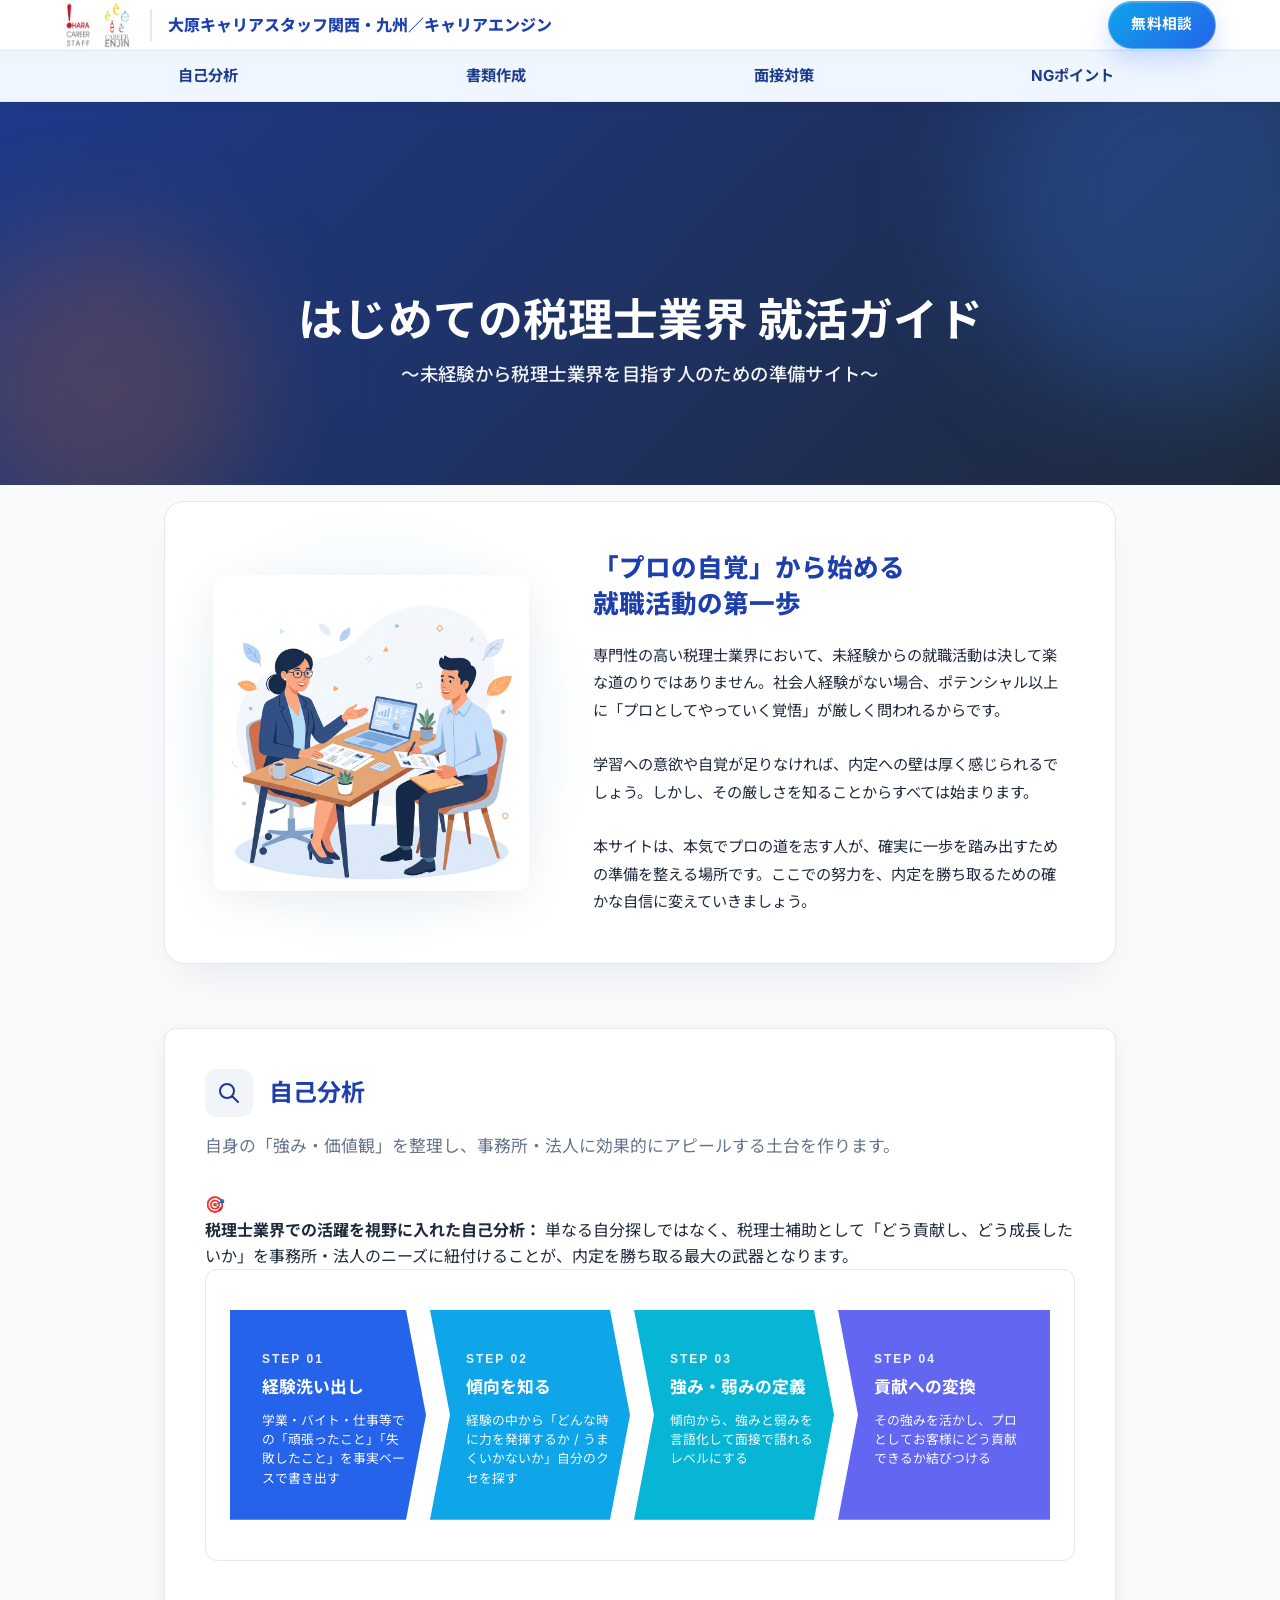
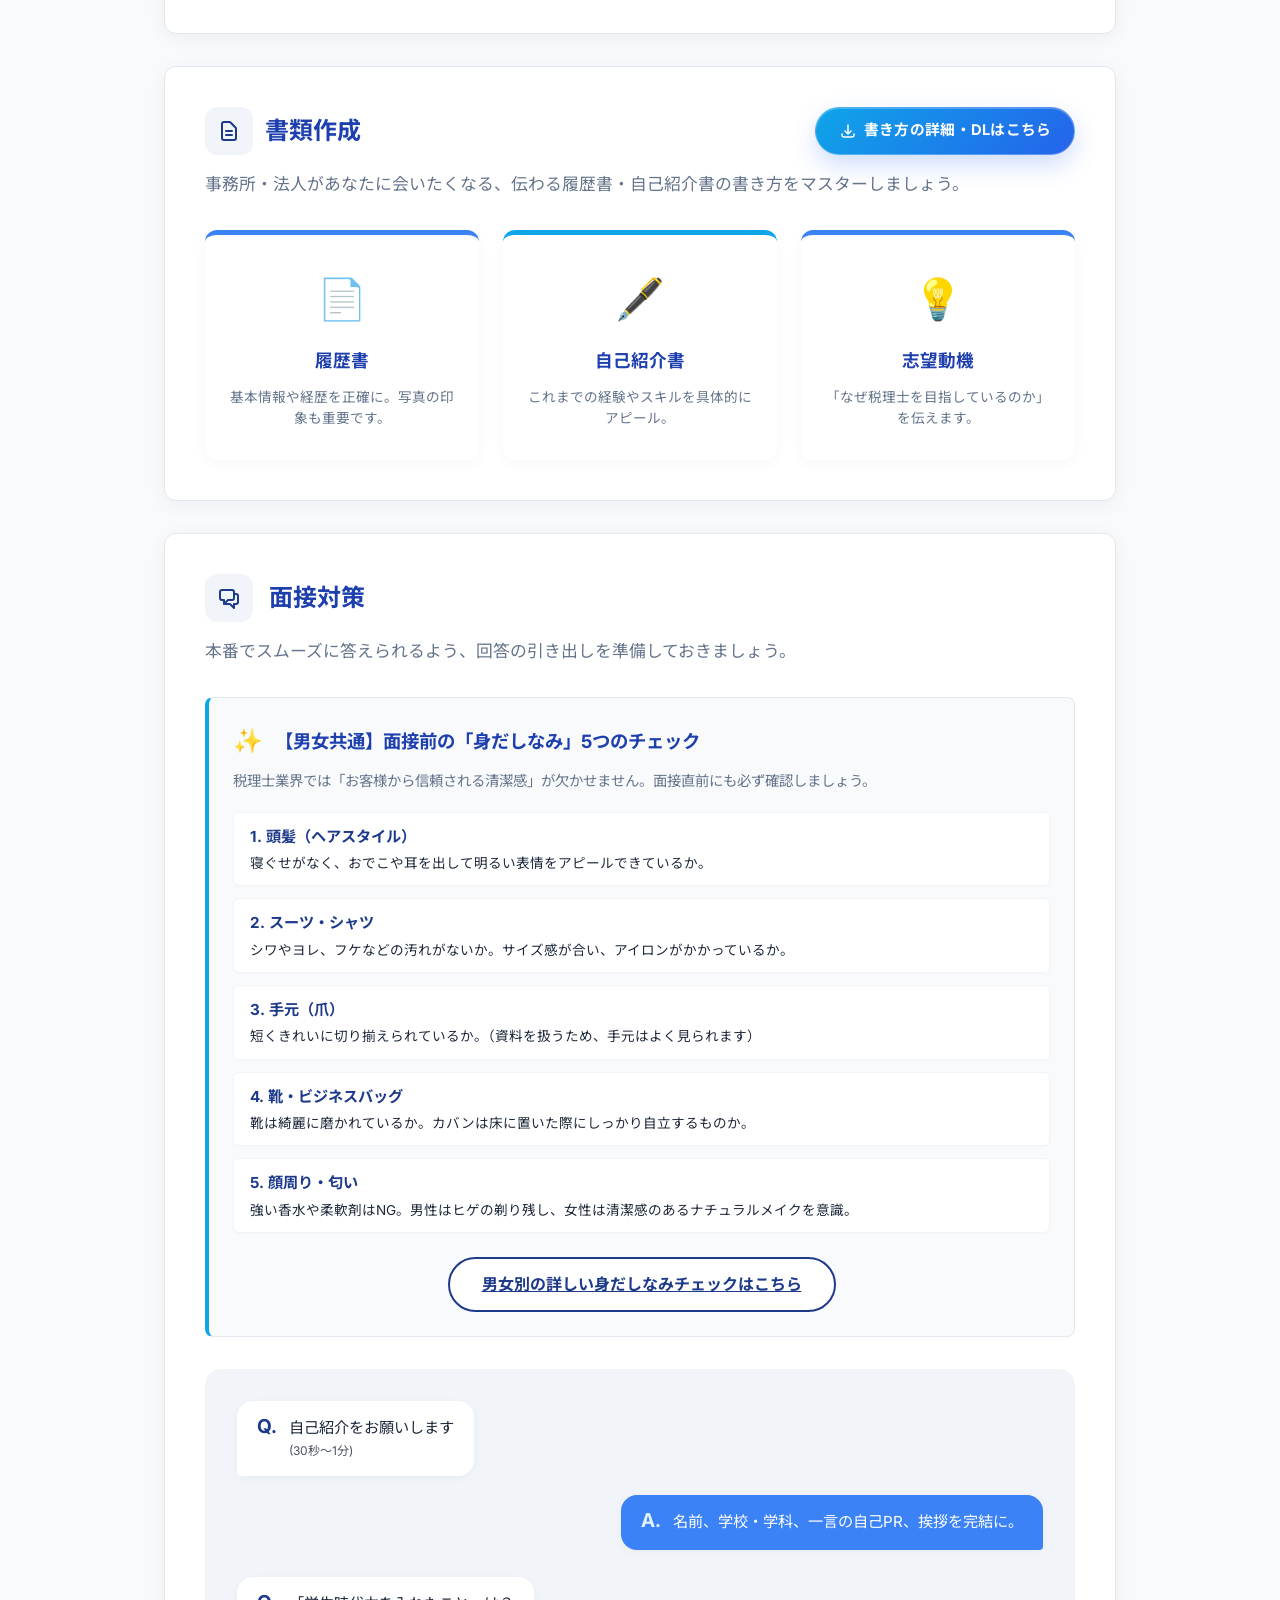
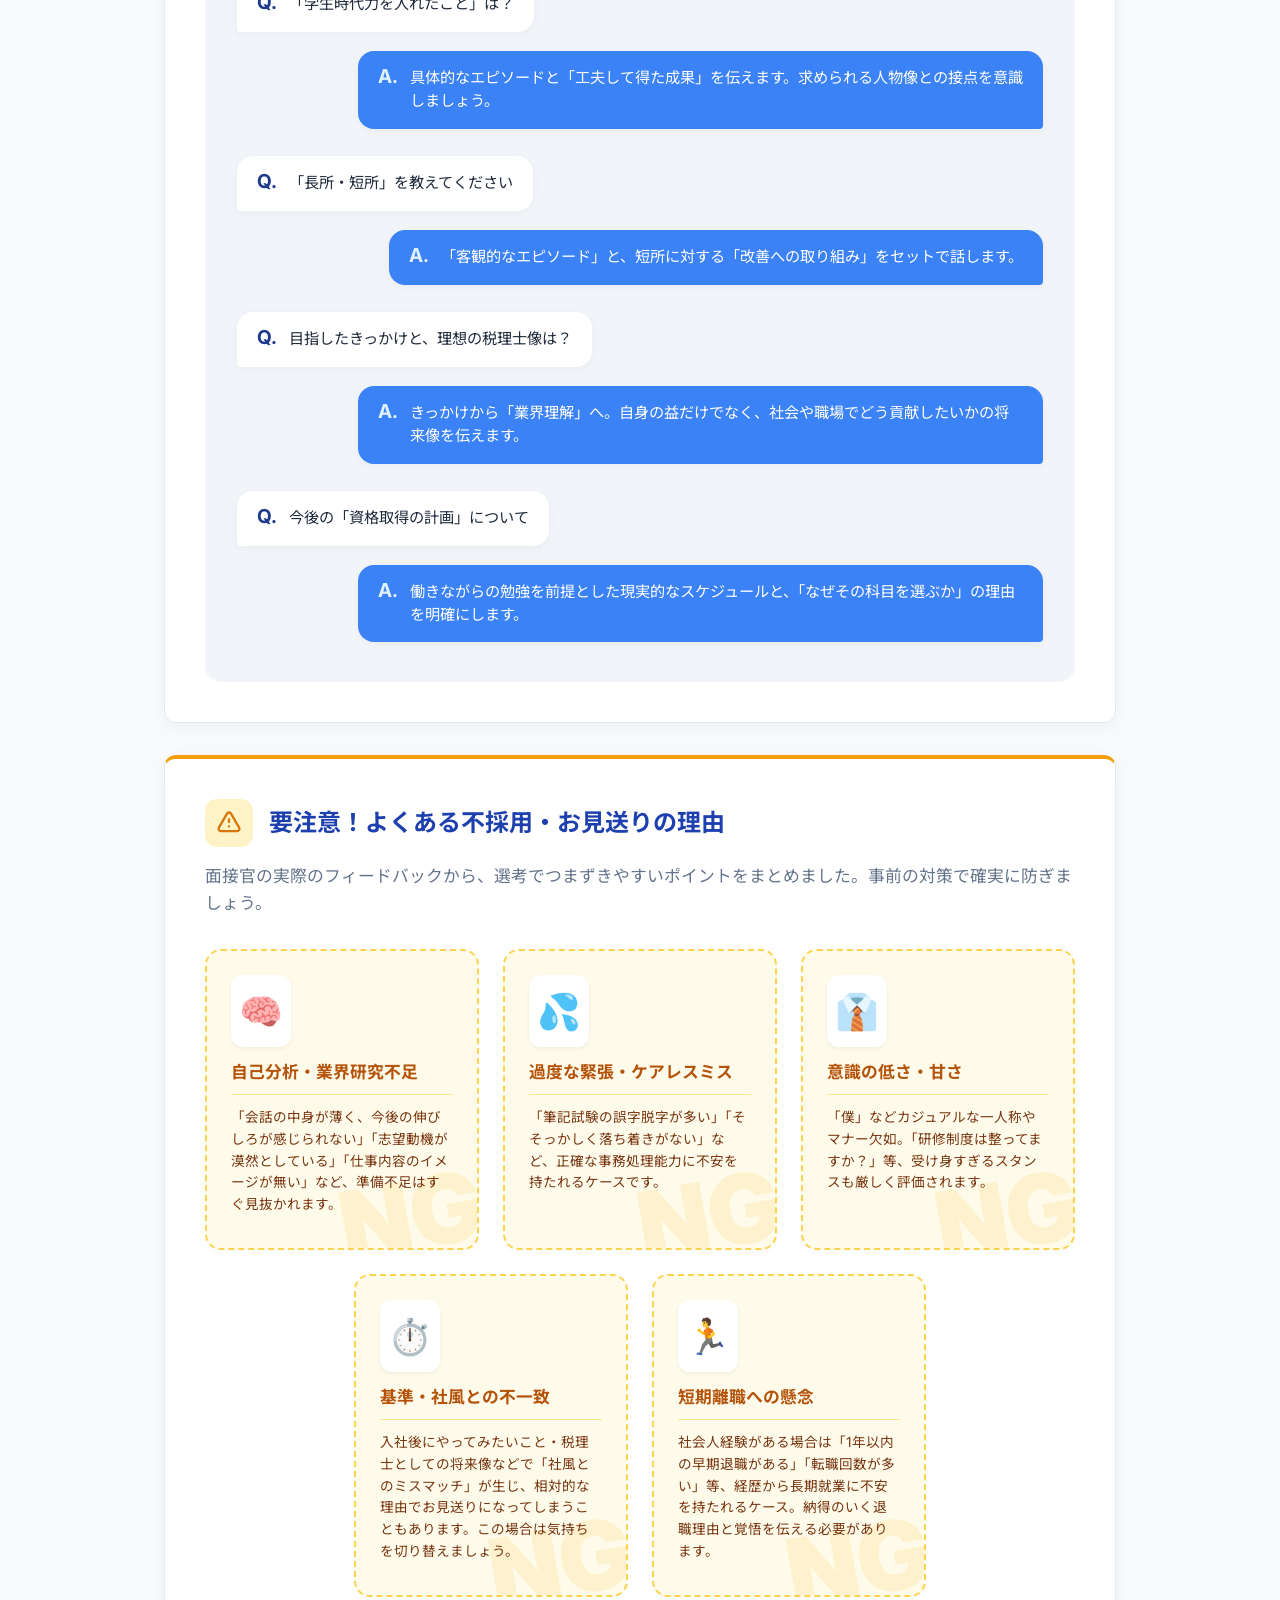
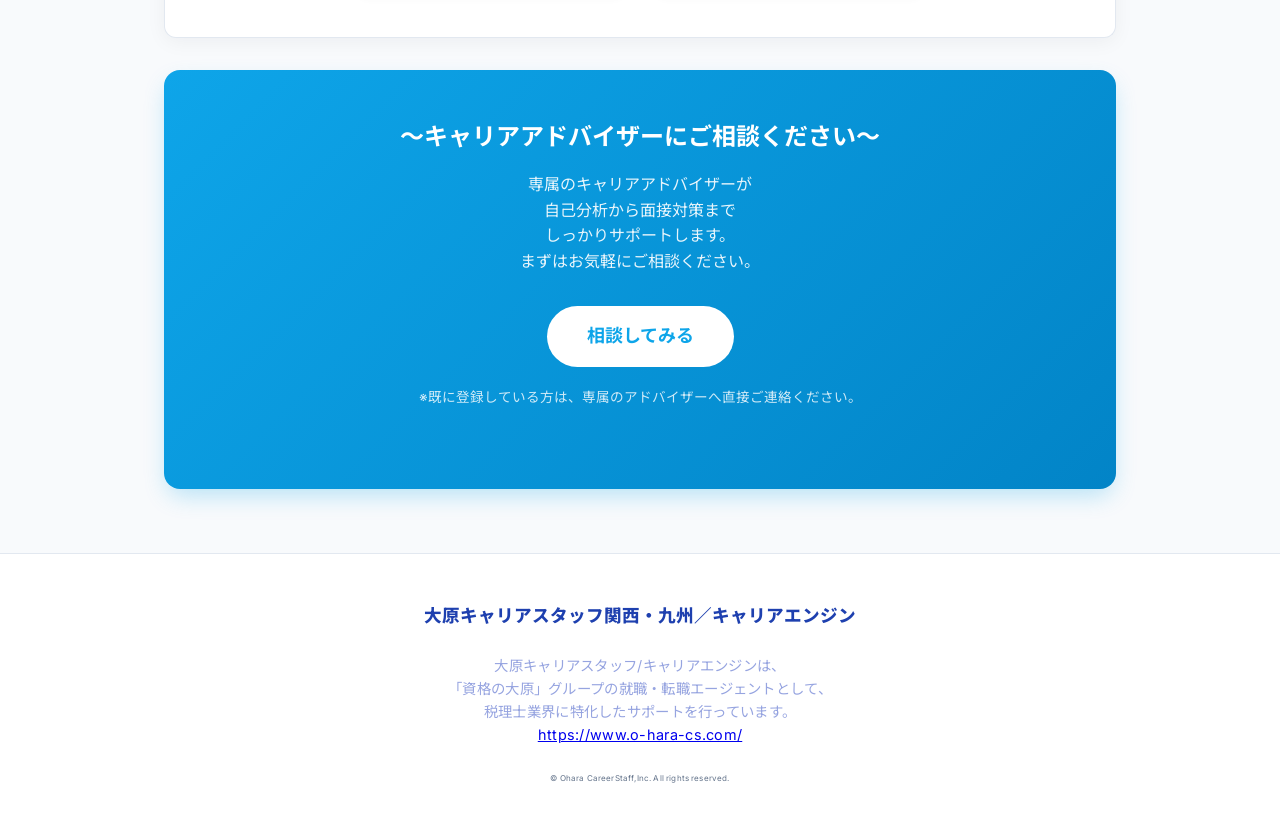
==== commit 59df4595: "文言編集" ====
--- a/index.html
+++ b/index.html
@@ -11,6 +11,15 @@
         href="https://fonts.googleapis.com/css2?family=Inter:wght@400;500;600;700&family=Noto+Sans+JP:wght@400;500;700&display=swap"
         rel="stylesheet">
     <link rel="stylesheet" href="styles.css">
+    <!-- Google tag (gtag.js) -->
+<script async src="https://www.googletagmanager.com/gtag/js?id=G-6RXL600200"></script>
+<script>
+  window.dataLayer = window.dataLayer || [];
+  function gtag(){dataLayer.push(arguments);}
+  gtag('js', new Date());
+
+  gtag('config', 'G-6RXL600200');
+</script>
 </head>
 
 <body>
@@ -27,7 +36,7 @@
                     </a>
                 </div>
                 <div class="nav-actions">
-                    <a href="https://www.o-hara-cs.com/system/contact/" class="nav-cta action-btn">無料相談</a>
+                    <a href="https://forms.gle/dcQ6YTWi9saDiAF29" class="nav-cta action-btn">無料相談</a>
                     <button class="nav-toggle" id="nav-toggle" aria-label="メニューを開く">
                         <span></span>
                         <span></span>
@@ -361,8 +370,8 @@
                 <h3>～キャリアアドバイザーにご相談ください～</h3>
                 <p>専属のキャリアアドバイザーが<br>自己分析から面接対策まで<br>しっかりサポートします。<br>まずはお気軽にご相談ください。</p>
                 <div class="cta-button-group">
-                    <a href="https://www.o-hara-cs.com/system/contact/" class="cta-button"
-                        style="text-decoration: none; display: inline-block;">相談を申し込む</a>
+                    <a href="https://forms.gle/dcQ6YTWi9saDiAF29" class="cta-button"
+                        style="text-decoration: none; display: inline-block;">相談してみる</a>
                 </div>
                 <p style="font-size: 0.85rem; margin-top: 1.25rem; opacity: 0.8;">※既に登録している方は、専属のアドバイザーへ直接ご連絡ください。</p>
             </div>
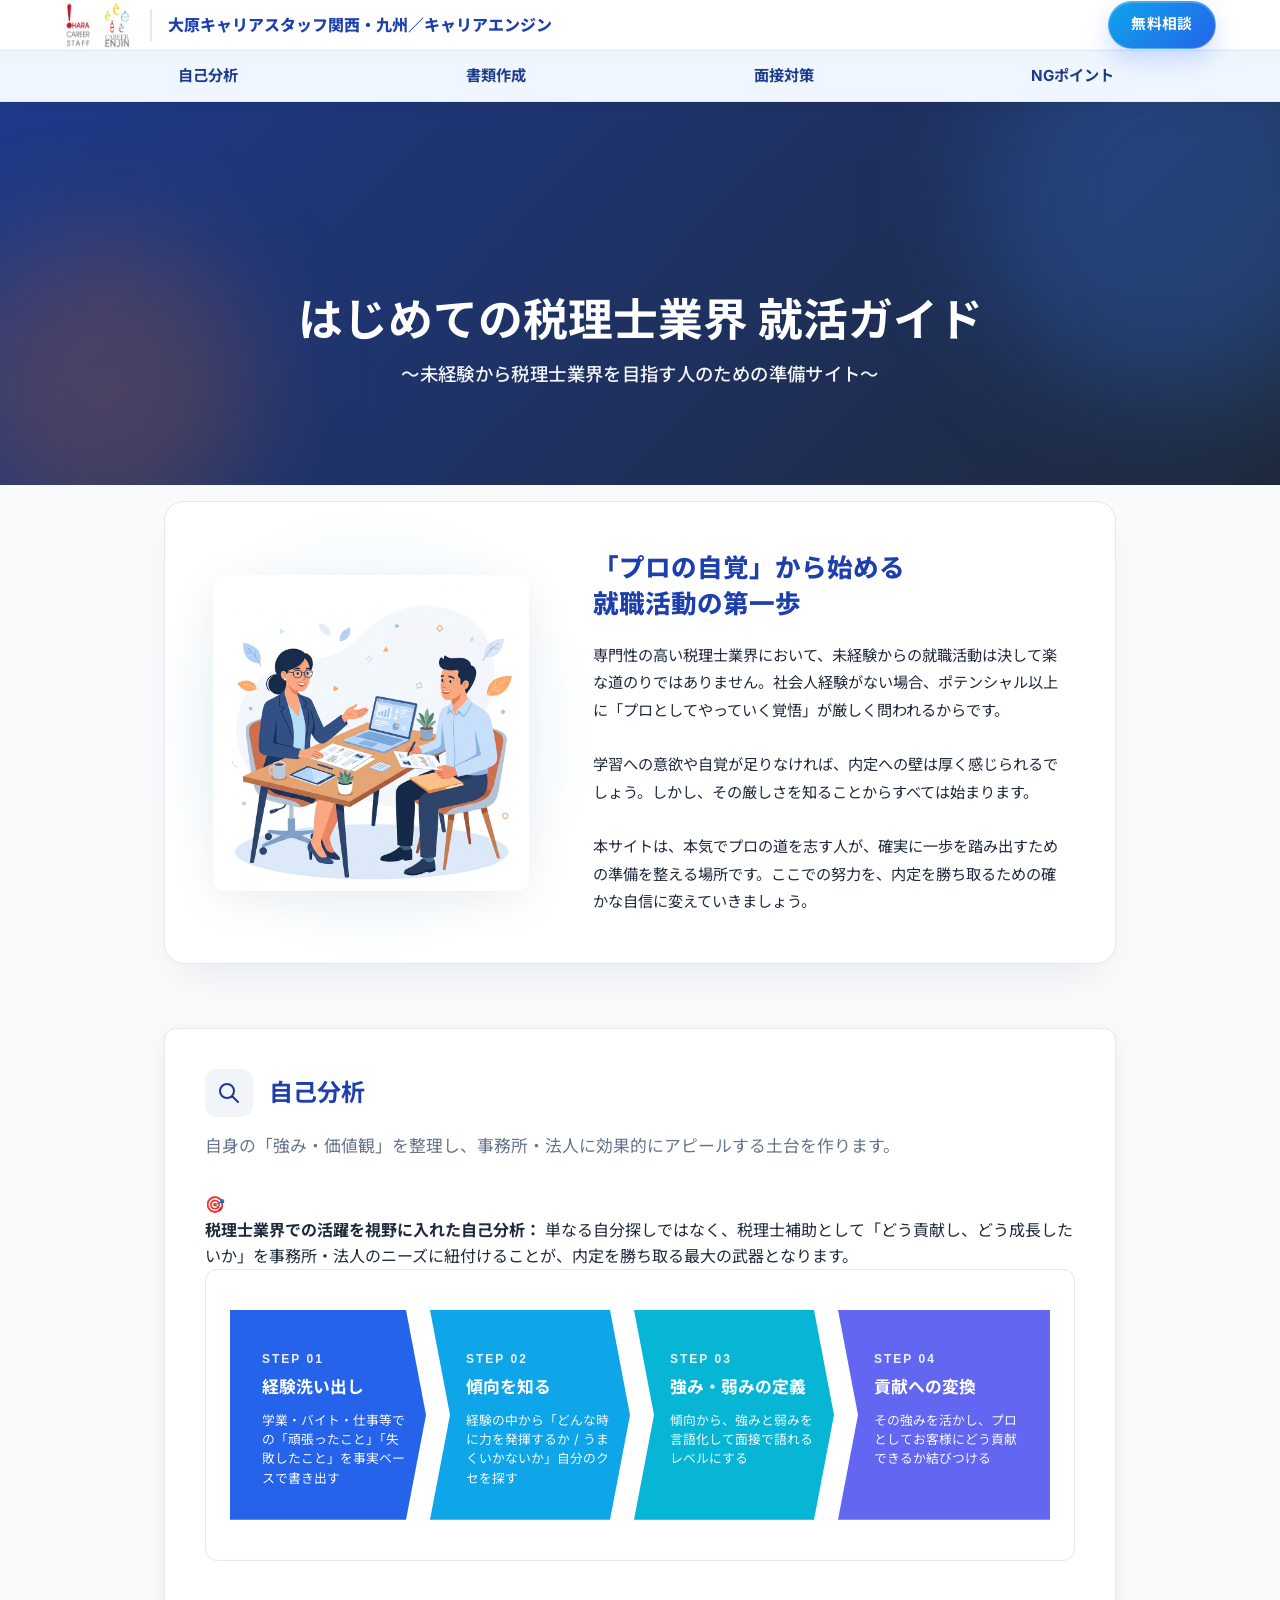
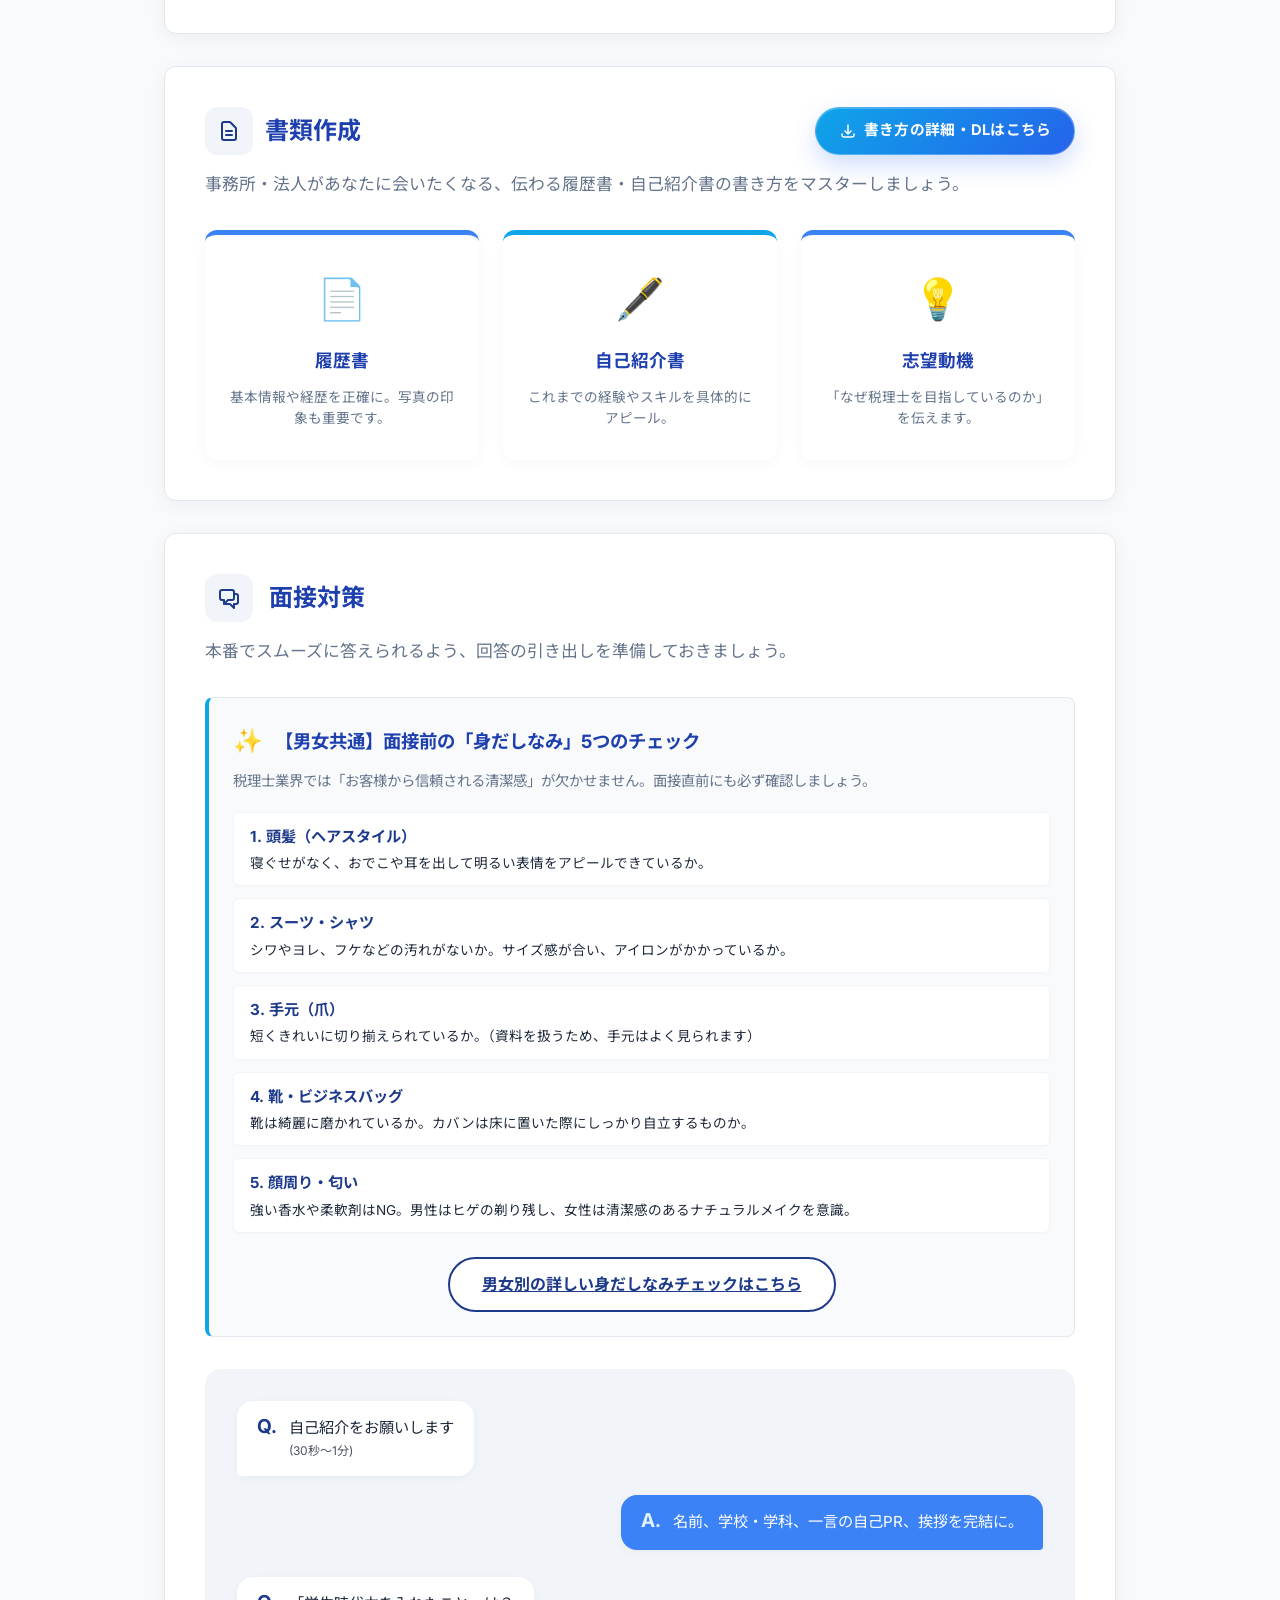
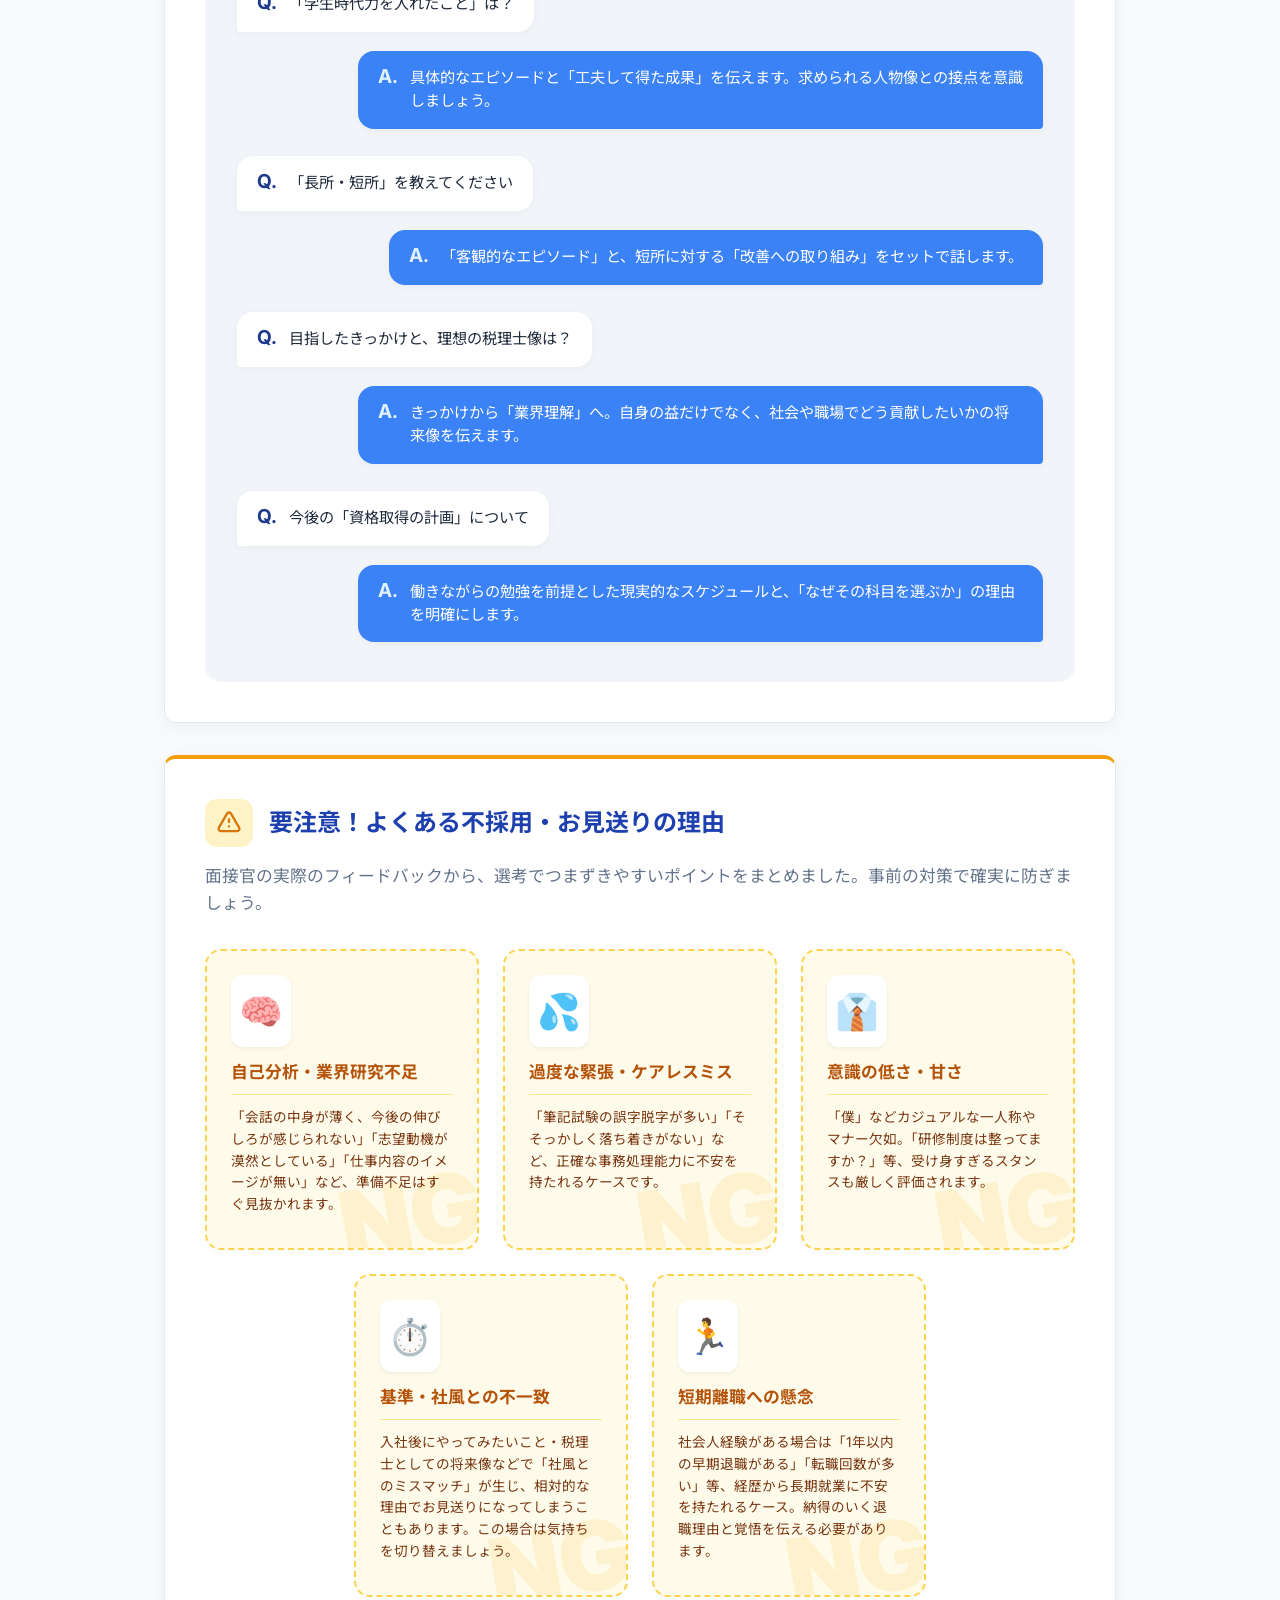
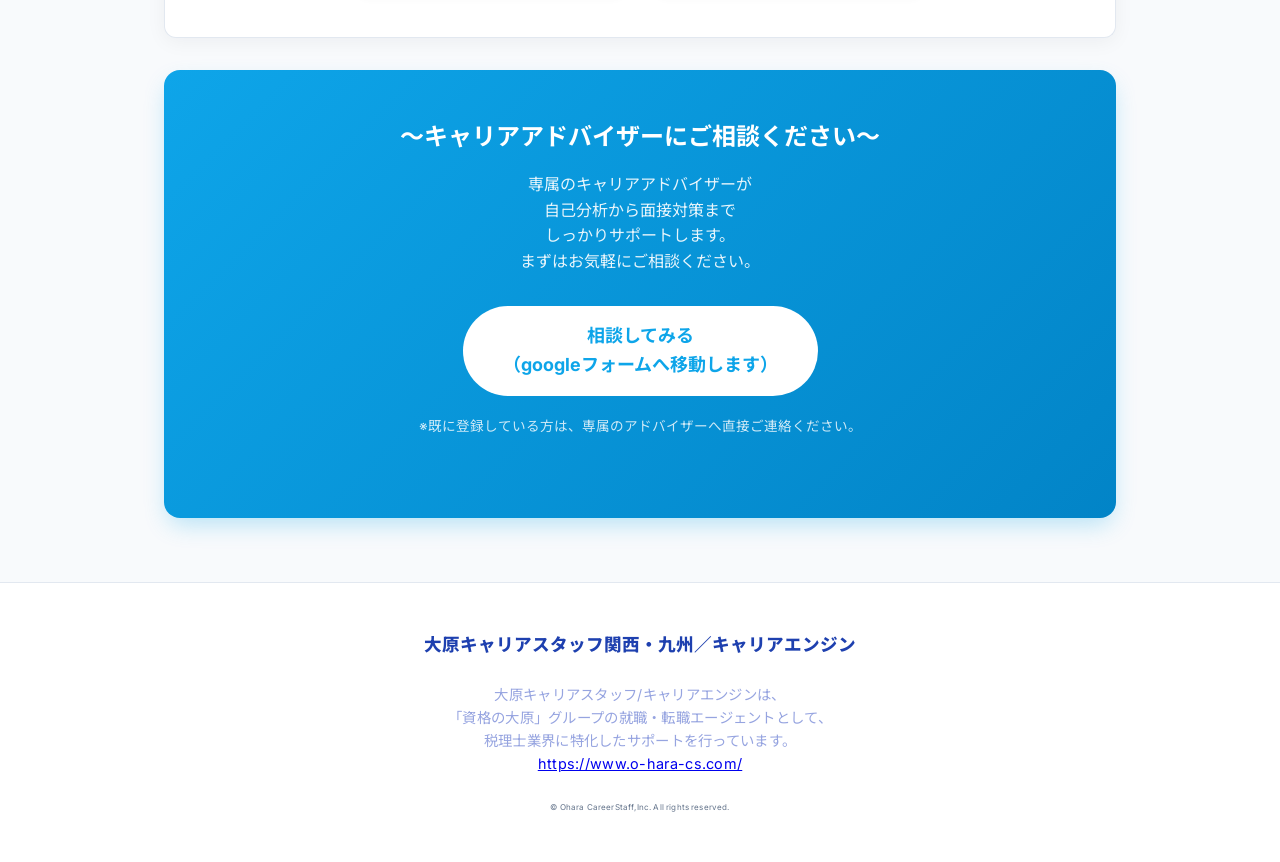
==== commit 181fc847: "Update index.html" ====
--- a/index.html
+++ b/index.html
@@ -371,7 +371,7 @@
                 <p>専属のキャリアアドバイザーが<br>自己分析から面接対策まで<br>しっかりサポートします。<br>まずはお気軽にご相談ください。</p>
                 <div class="cta-button-group">
                     <a href="https://forms.gle/dcQ6YTWi9saDiAF29" class="cta-button"
-                        style="text-decoration: none; display: inline-block;">相談してみる</a>
+                        style="text-decoration: none; display: inline-block;">相談してみる<br>（googleフォームへ移動します）</a>
                 </div>
                 <p style="font-size: 0.85rem; margin-top: 1.25rem; opacity: 0.8;">※既に登録している方は、専属のアドバイザーへ直接ご連絡ください。</p>
             </div>
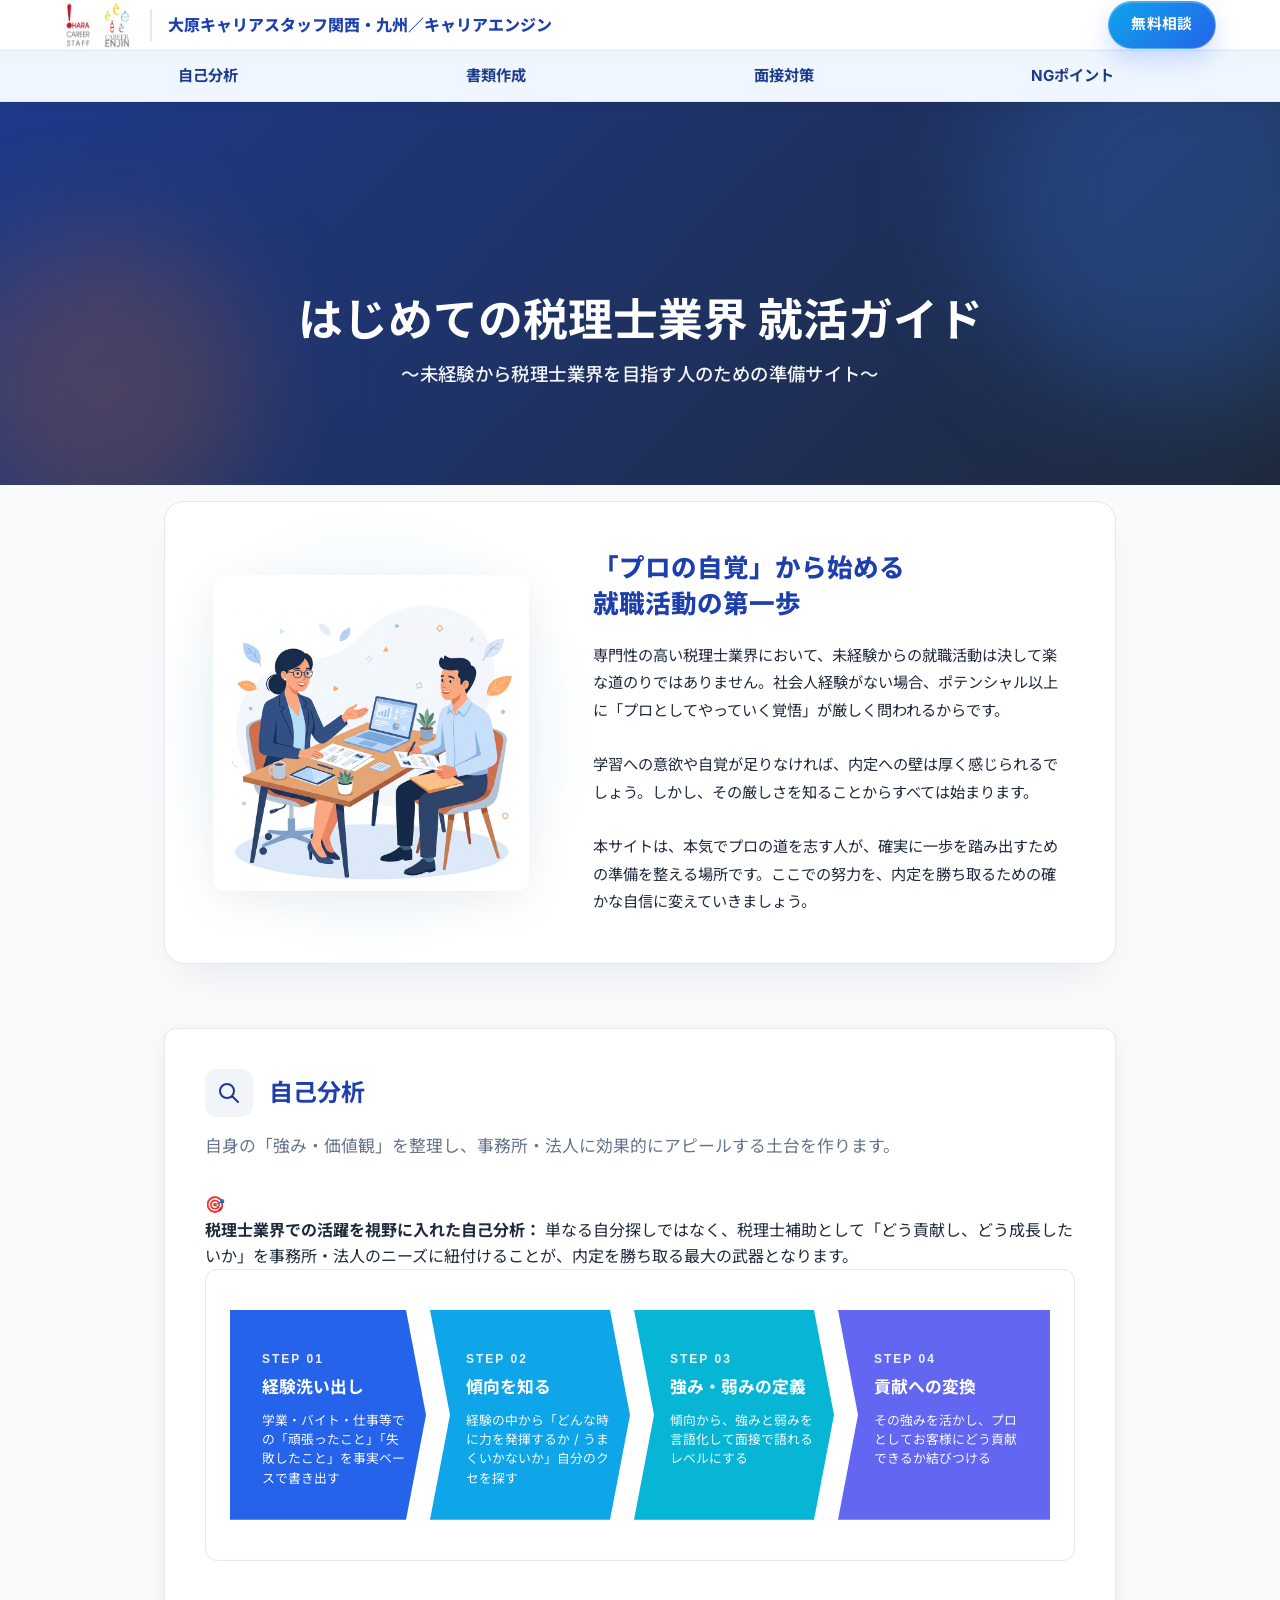
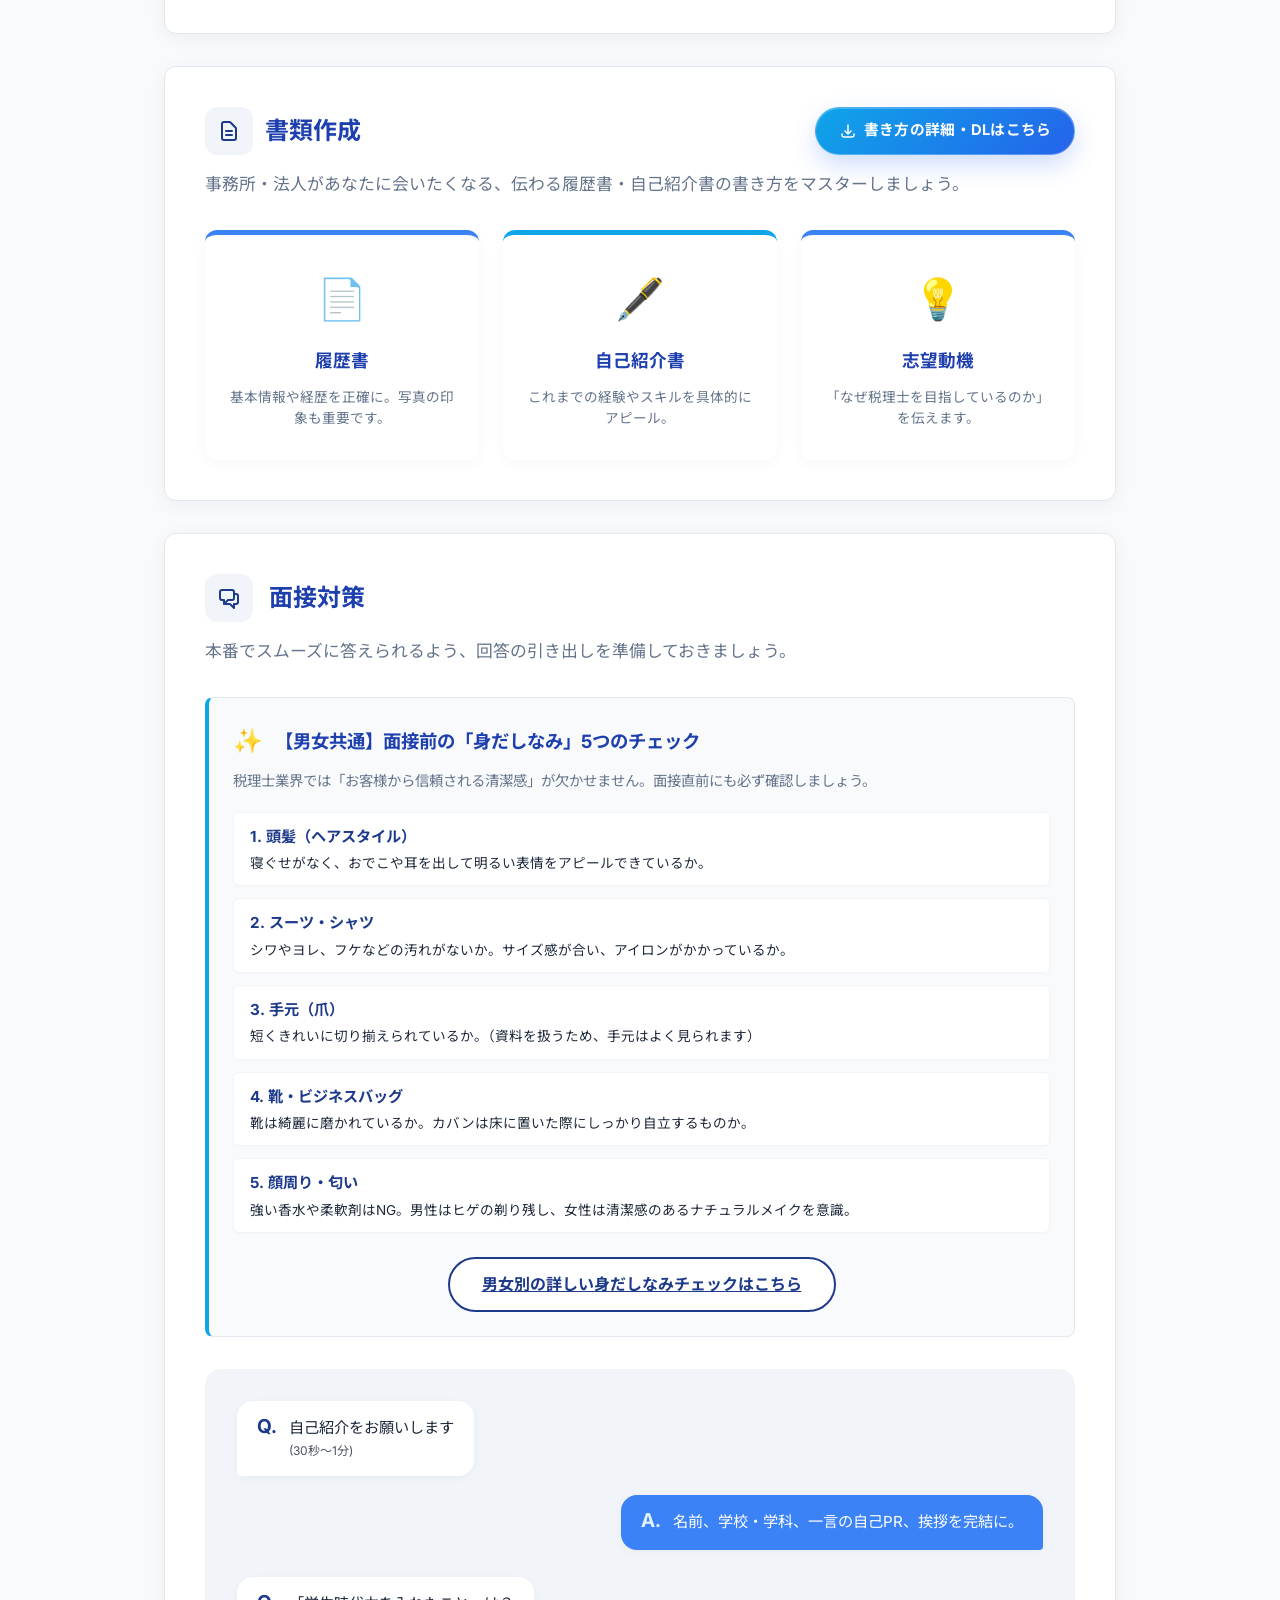
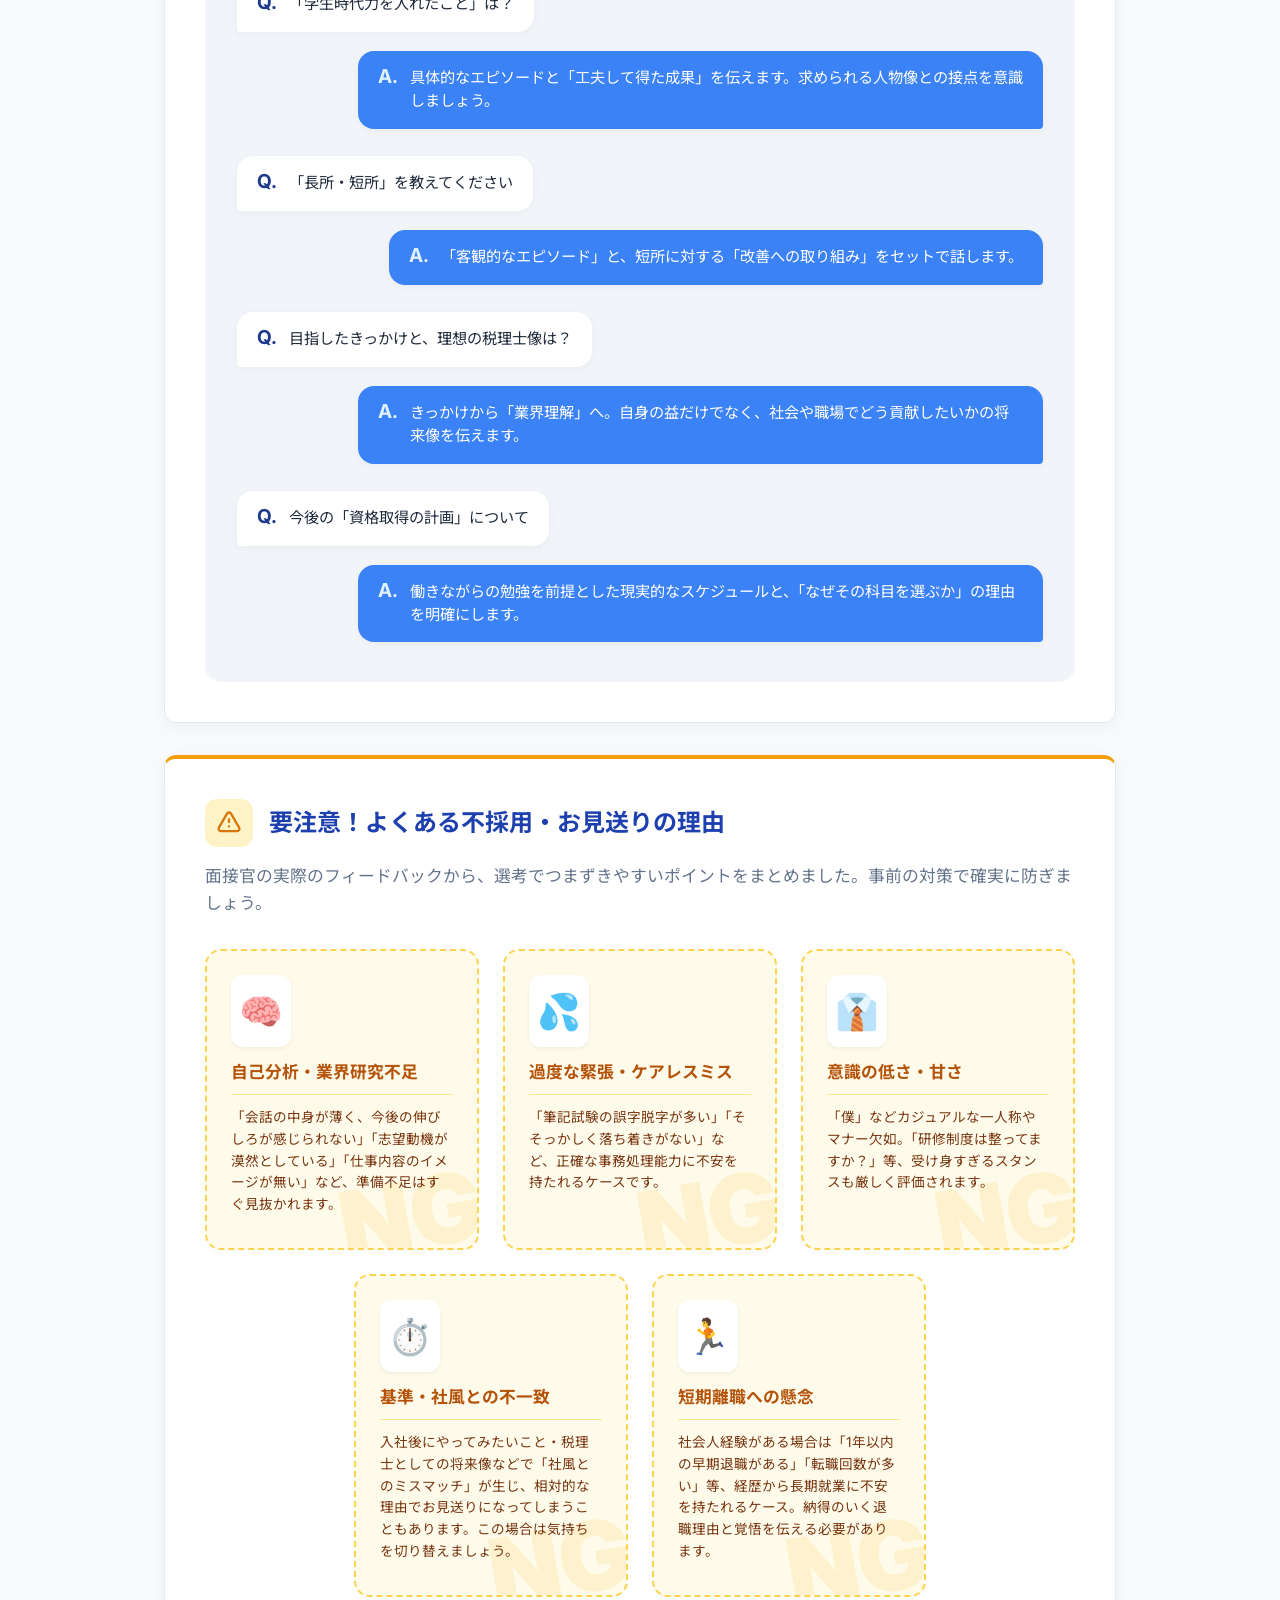
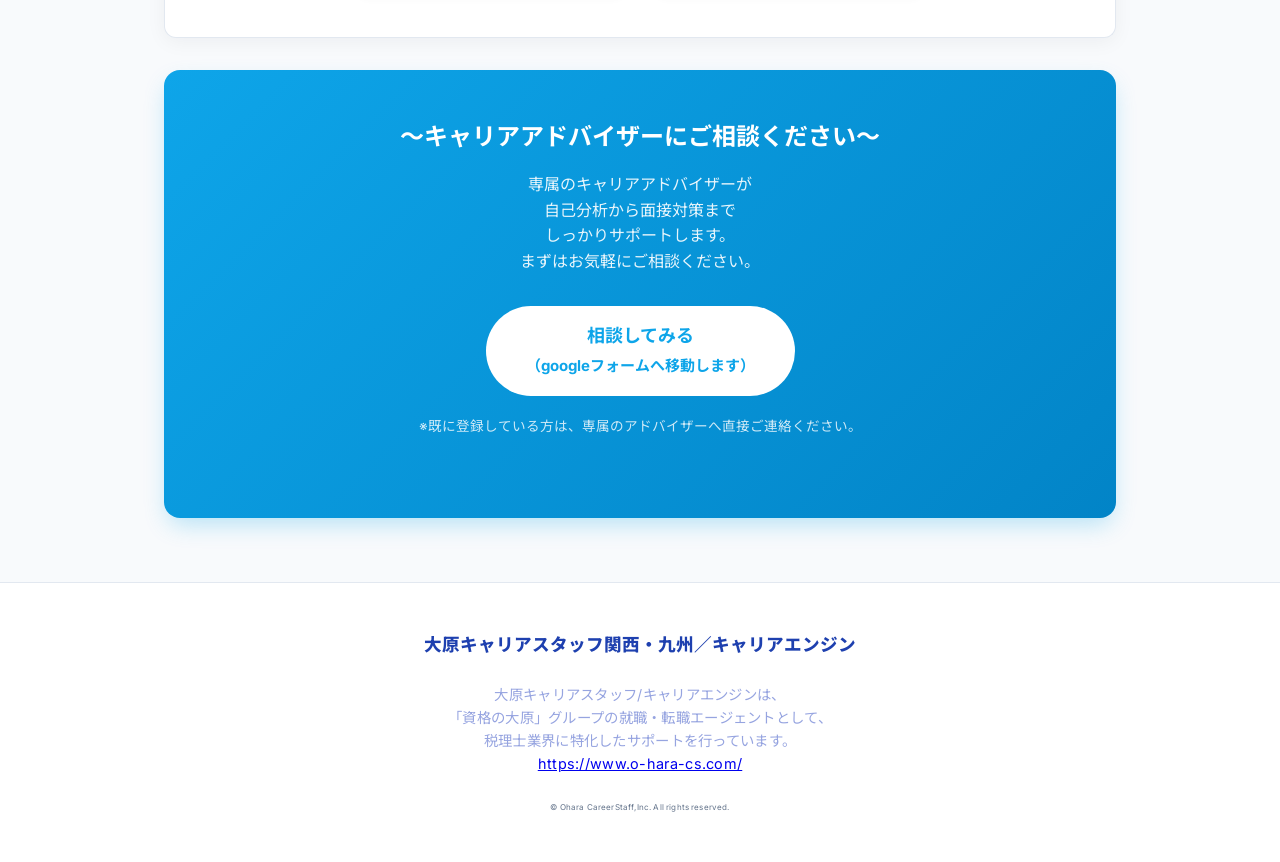
==== commit c3e20766: "Update index.html" ====
--- a/index.html
+++ b/index.html
@@ -371,7 +371,7 @@
                 <p>専属のキャリアアドバイザーが<br>自己分析から面接対策まで<br>しっかりサポートします。<br>まずはお気軽にご相談ください。</p>
                 <div class="cta-button-group">
                     <a href="https://forms.gle/dcQ6YTWi9saDiAF29" class="cta-button"
-                        style="text-decoration: none; display: inline-block;">相談してみる<br>（googleフォームへ移動します）</a>
+                        style="text-decoration: none; display: inline-block;">相談してみる<br><small>（googleフォームへ移動します）</small></a>
                 </div>
                 <p style="font-size: 0.85rem; margin-top: 1.25rem; opacity: 0.8;">※既に登録している方は、専属のアドバイザーへ直接ご連絡ください。</p>
             </div>
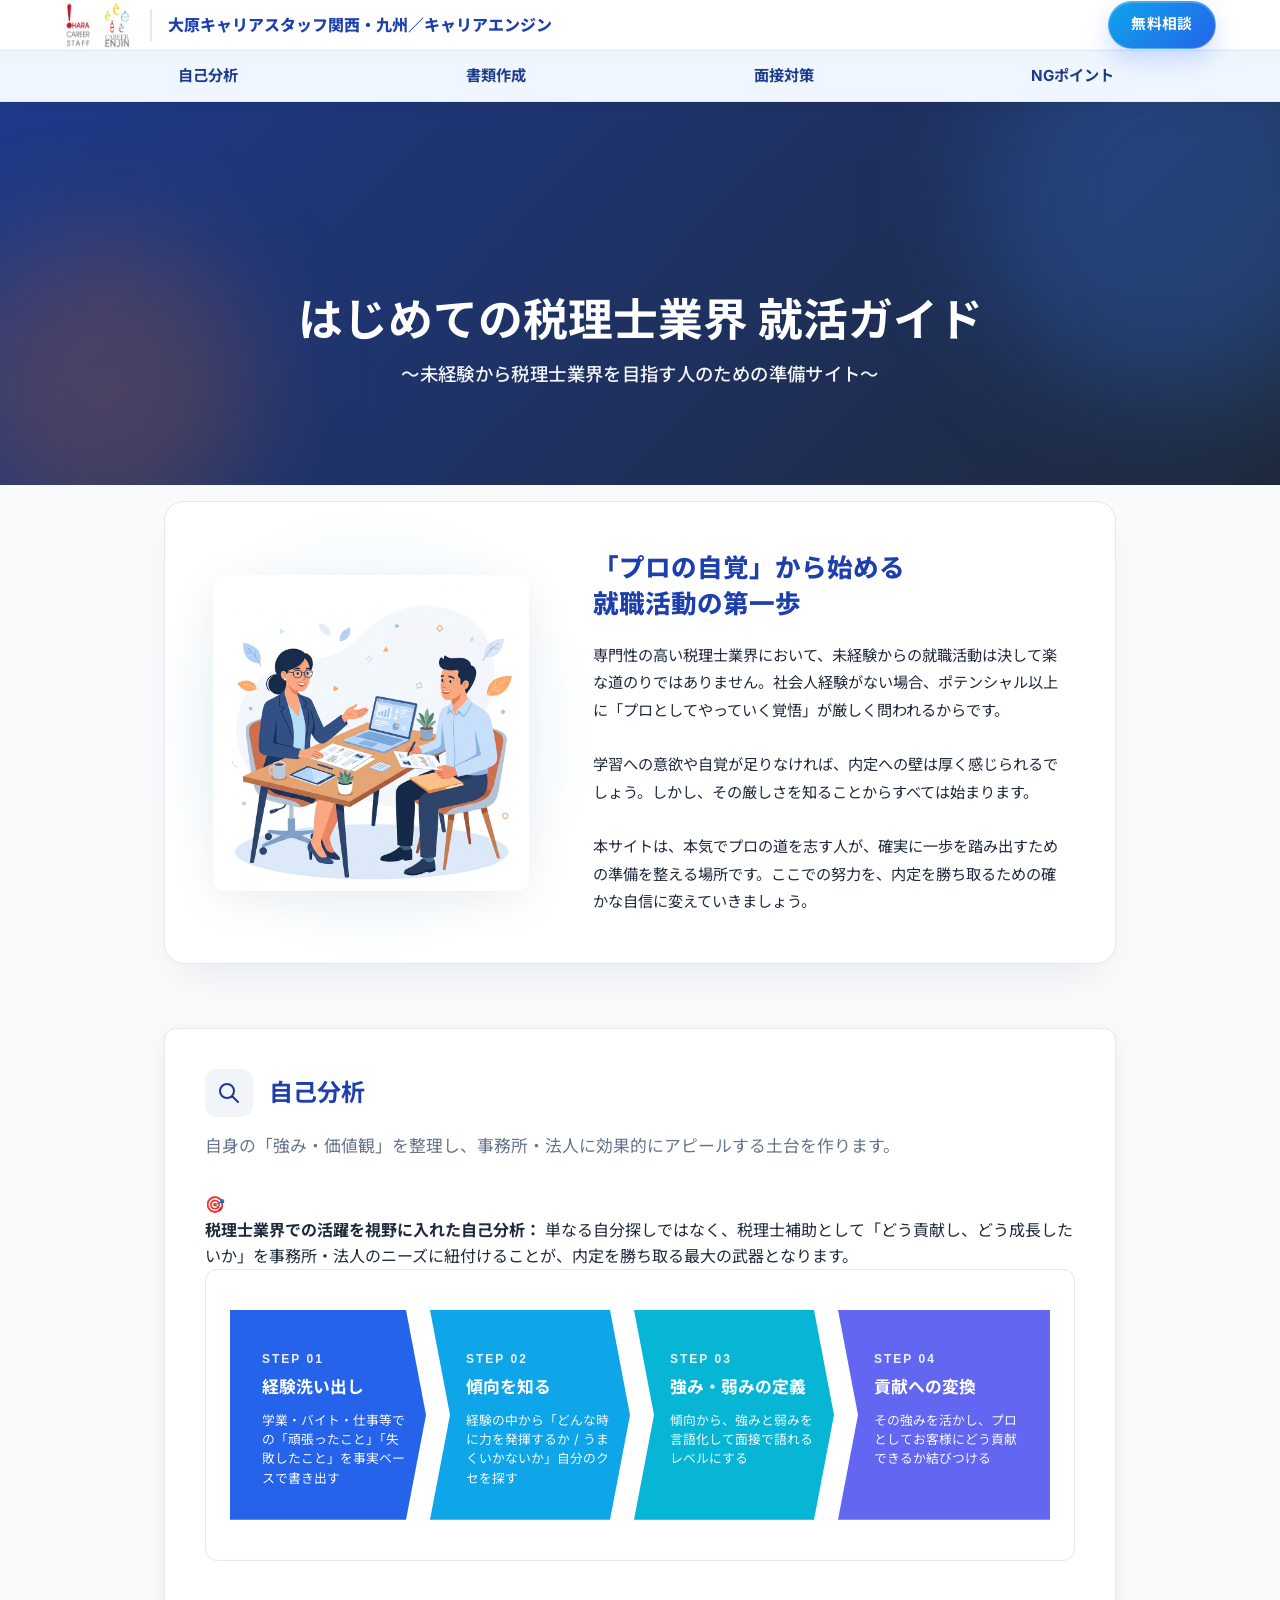
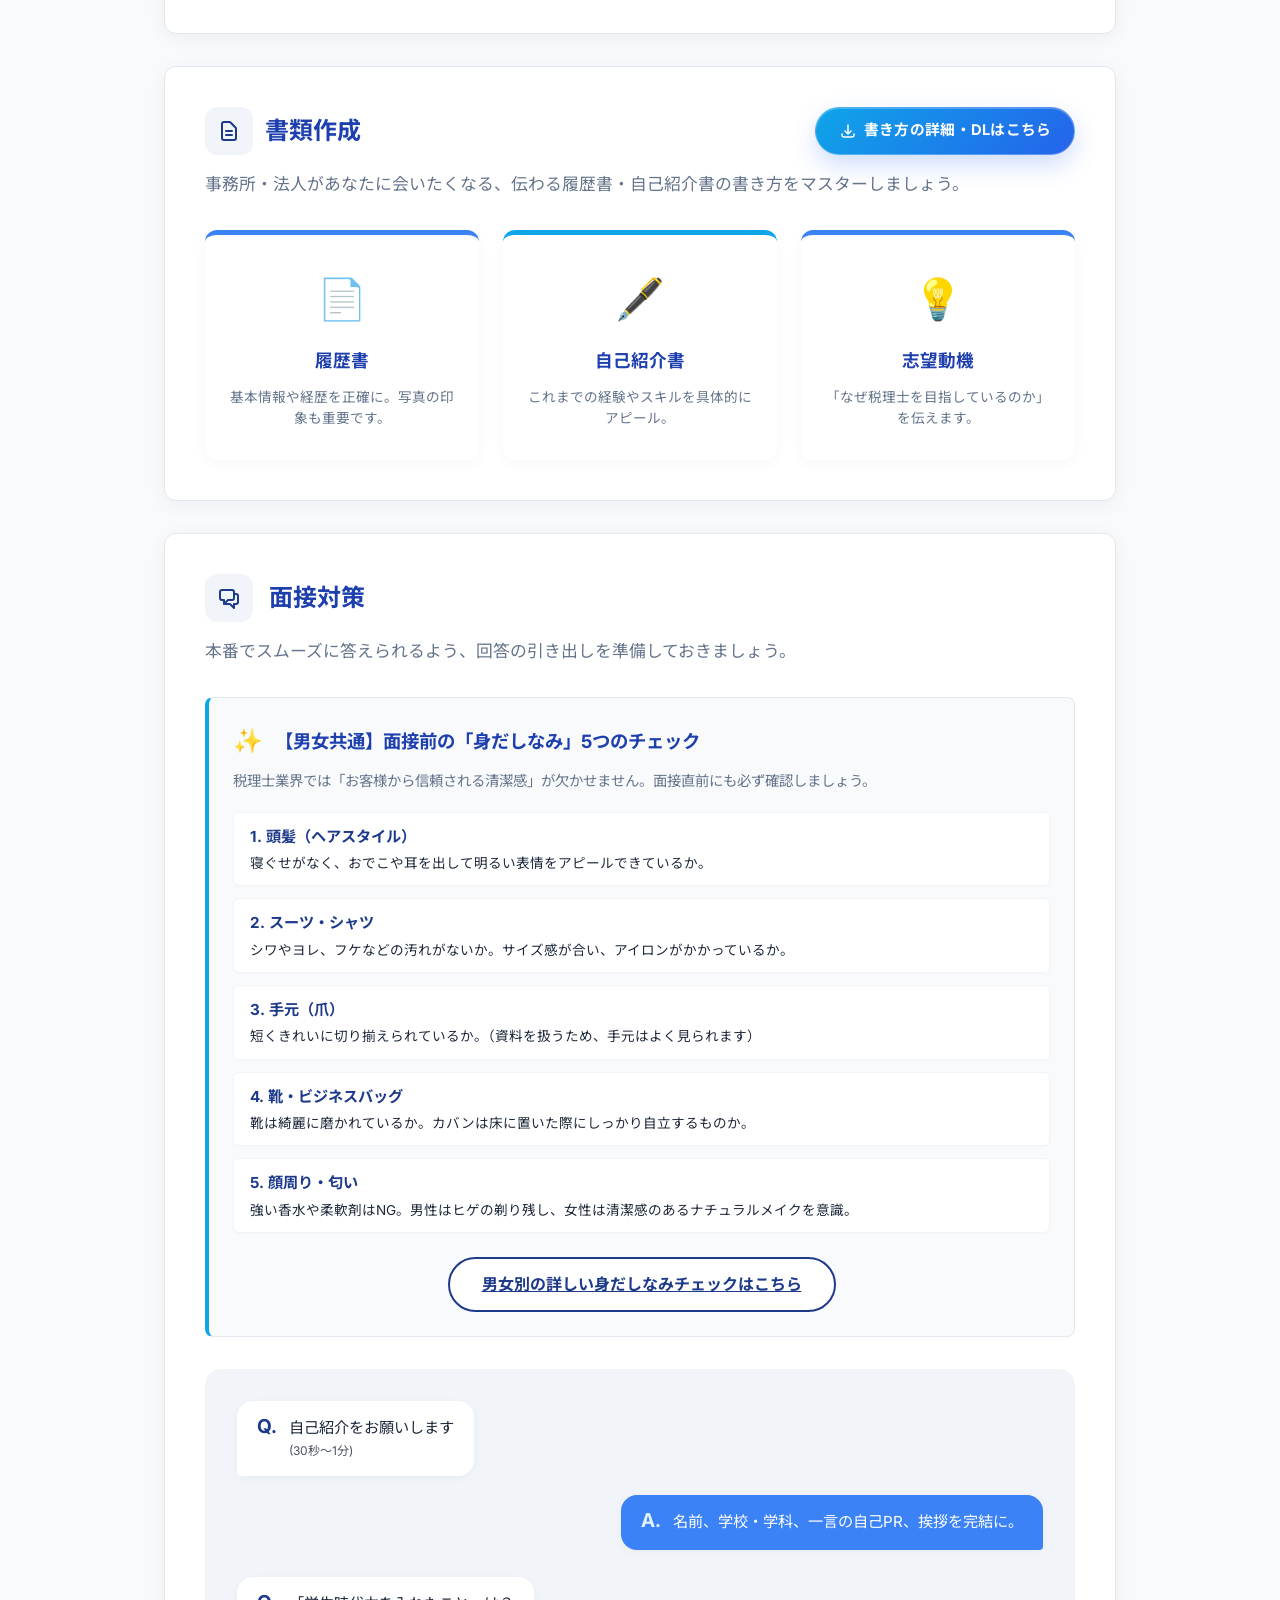
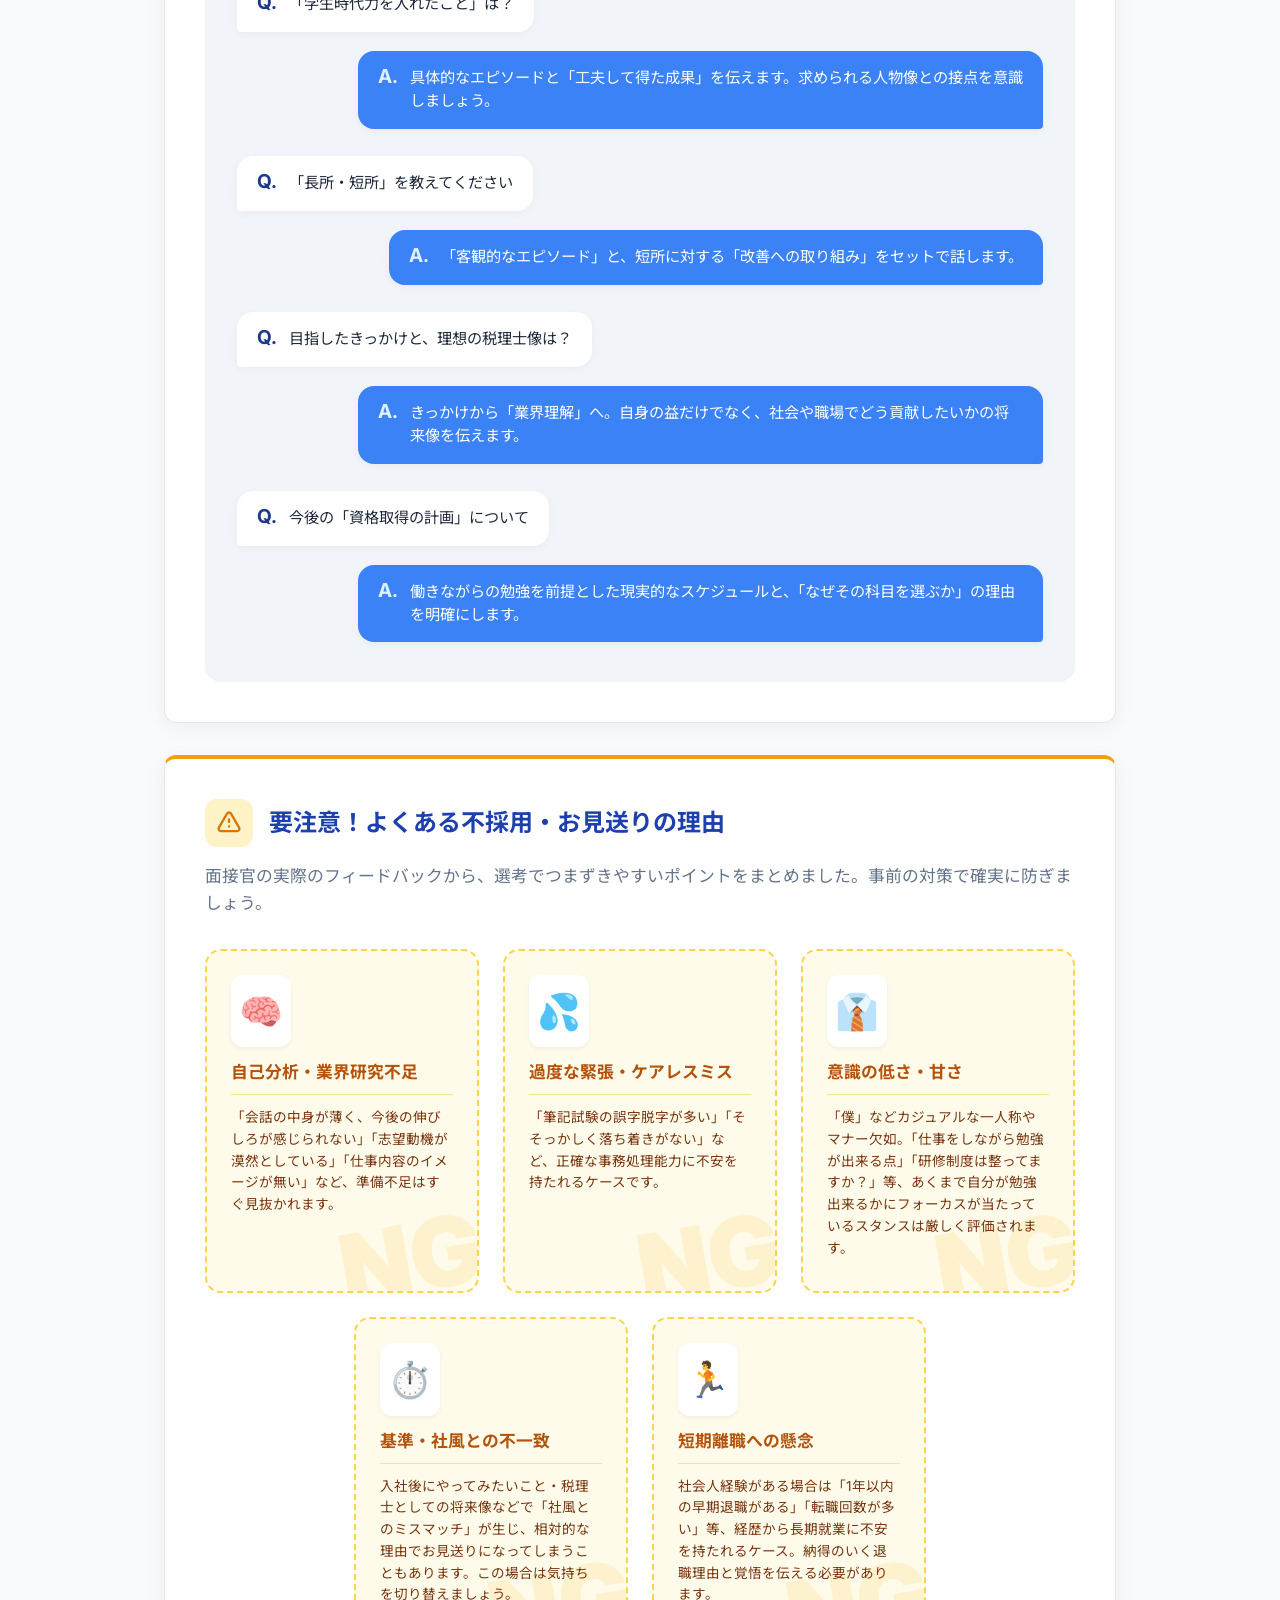
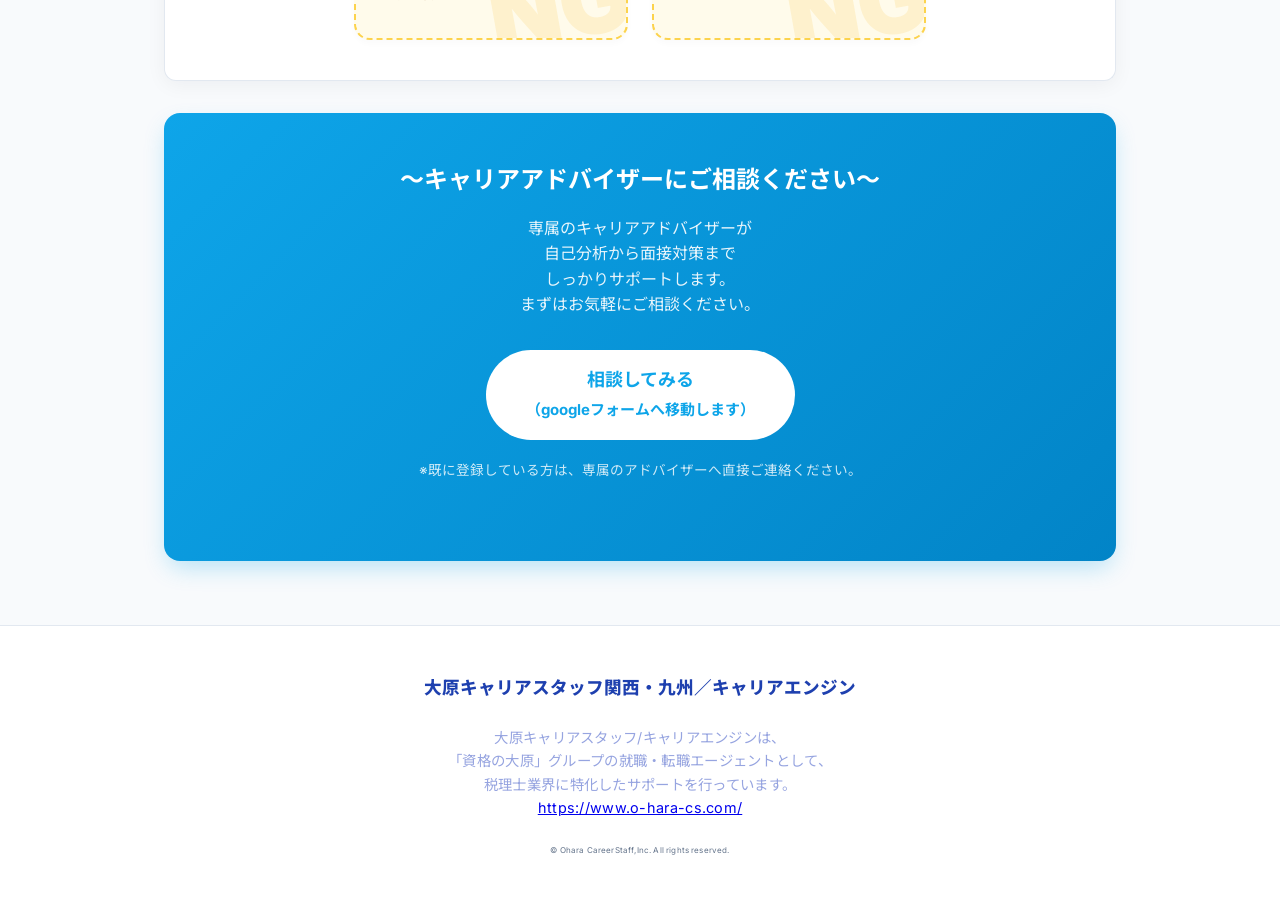
==== commit cb0d130f: "Update index.html" ====
--- a/index.html
+++ b/index.html
@@ -345,7 +345,7 @@
                     <div class="ng-watermark">NG</div>
                     <div class="ng-icon">👔</div>
                     <h4>意識の低さ・甘さ</h4>
-                    <p>「僕」などカジュアルな一人称やマナー欠如。「研修制度は整ってますか？」等、受け身すぎるスタンスも厳しく評価されます。</p>
+                    <p>「僕」などカジュアルな一人称やマナー欠如。「仕事をしながら勉強が出来る点」「研修制度は整ってますか？」等、あくまで自分が勉強出来るかにフォーカスが当たっているスタンスは厳しく評価されます。</p>
                 </div>
 
                 <div class="ng-card">
